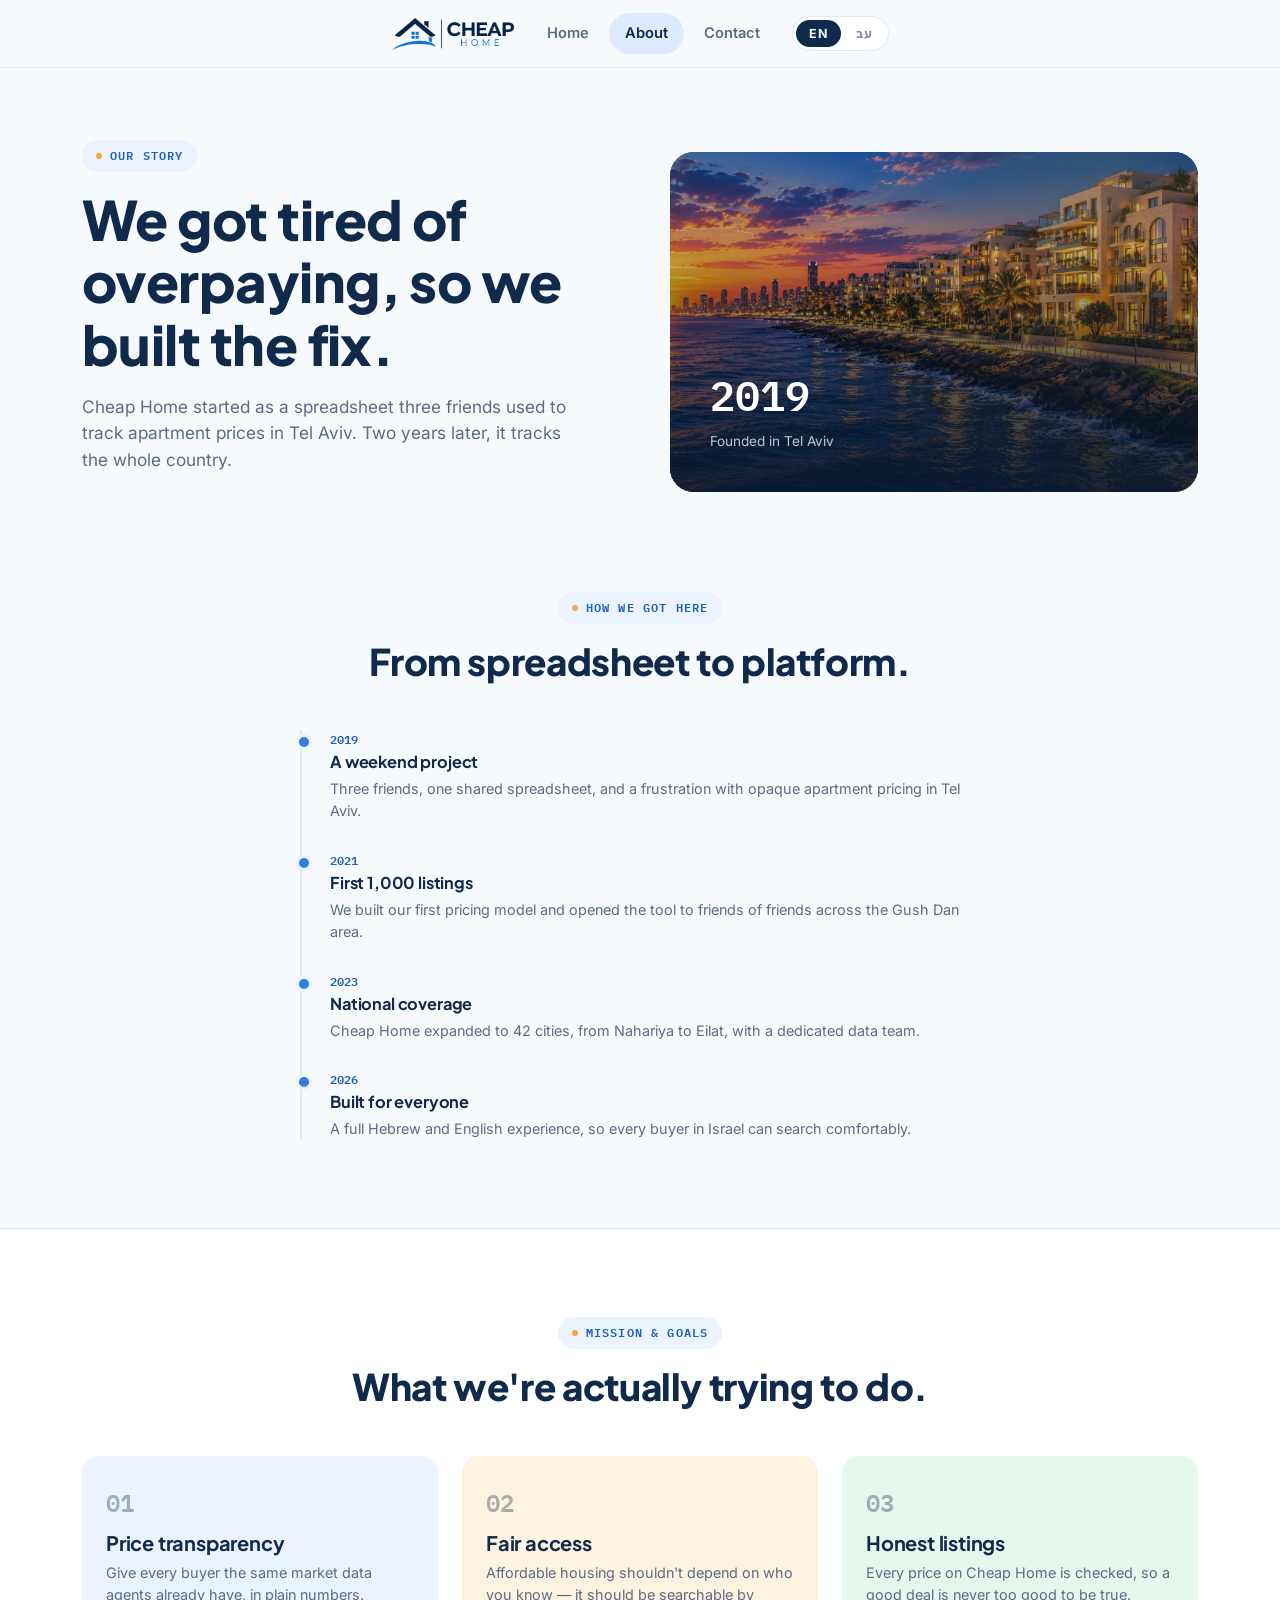
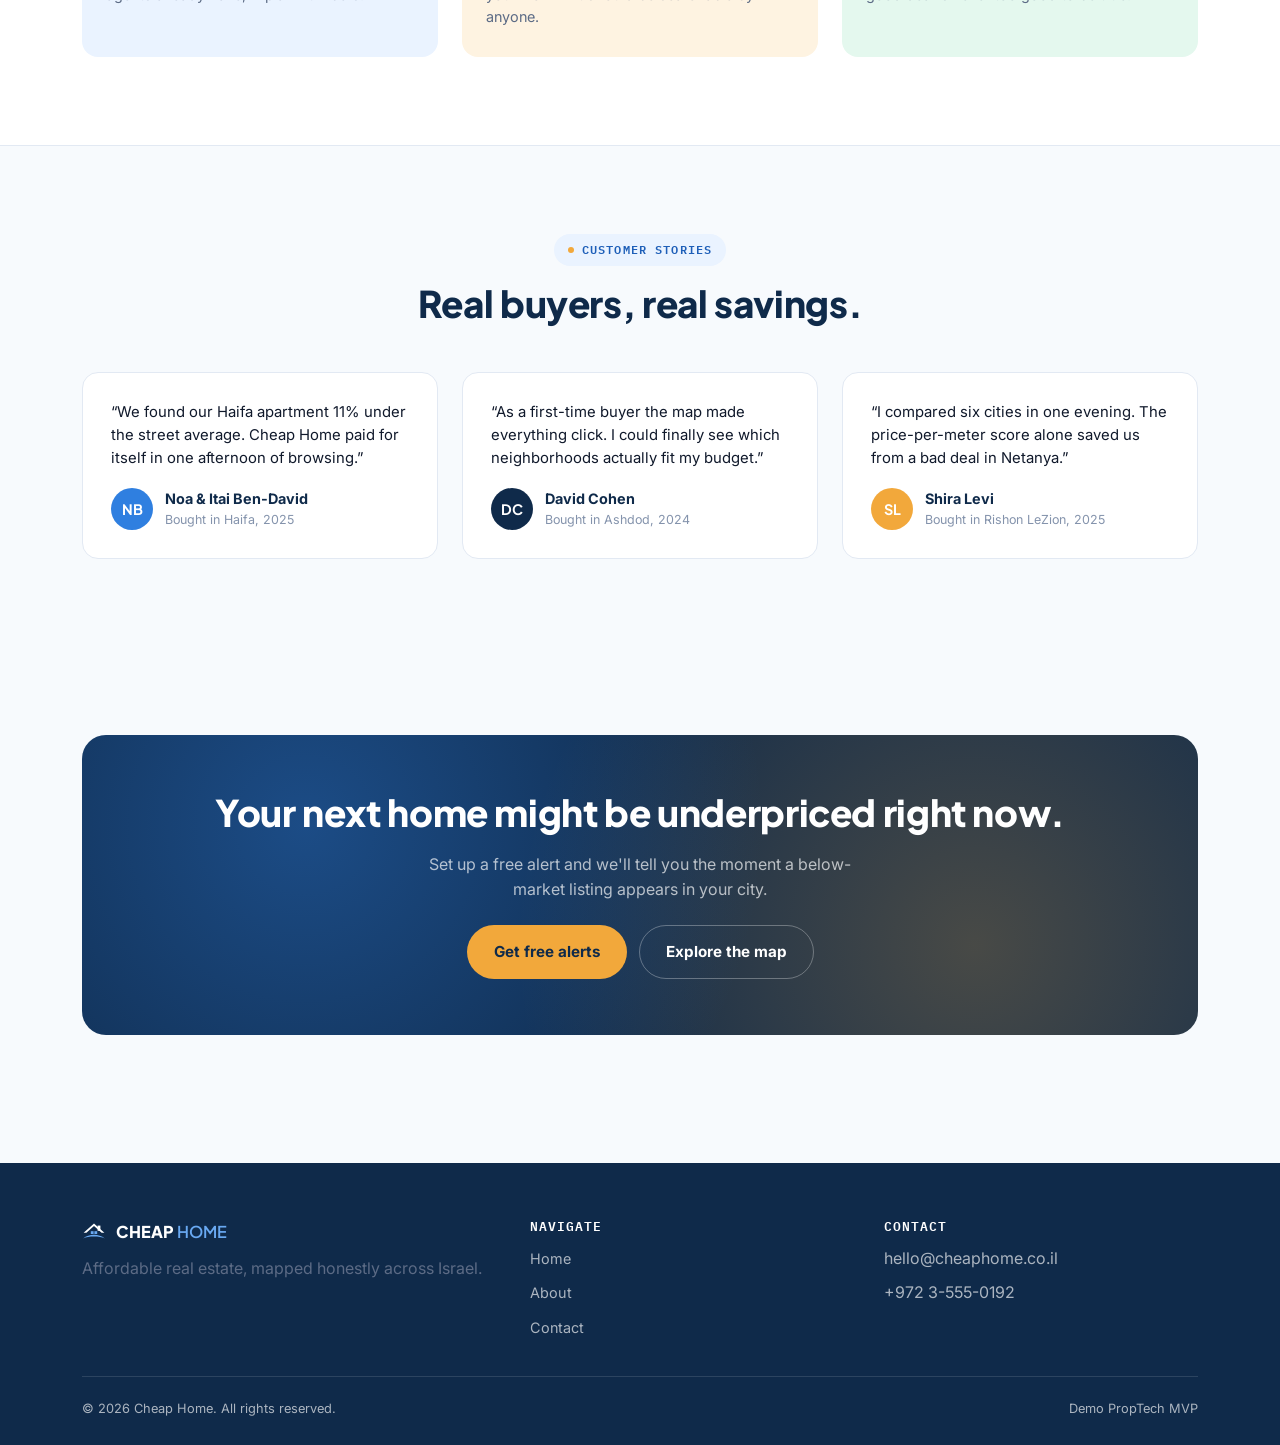
==== about.html @ 188e44d2 "Add files via upload" ====
<!DOCTYPE html>
<html lang="en" dir="ltr">
<head>
<meta charset="UTF-8">
<meta name="viewport" content="width=device-width, initial-scale=1.0">
<title>About — Cheap Home</title>
<meta name="description" content="The story, mission and customers behind Cheap Home, Israel's affordable real estate platform.">
<link rel="icon" href="assets/icon.svg" type="image/svg+xml">
<link rel="stylesheet" href="style.css">
</head>
<body>

<!-- ============ HEADER ============ -->
<header class="site-header">
  <div class="container nav-inner">
    <a href="index.html" class="brand">
      <img class="brand-logo" src="assets/logo-en.png" data-logo-en="assets/logo-en.png" data-logo-he="assets/logo-he.png" alt="Cheap Home">
    </a>

    <nav class="nav-links">
      <a href="index.html" data-page="index.html" data-i18n="nav.home">Home</a>
      <a href="about.html" data-page="about.html" data-i18n="nav.about">About</a>
      <a href="contact.html" data-page="contact.html" data-i18n="nav.contact">Contact</a>
    </nav>

    <div class="nav-actions">
      <div class="lang-switch">
        <button type="button" data-lang="en">EN</button>
        <button type="button" data-lang="he">עב</button>
      </div>
      <button class="nav-toggle" type="button" aria-label="Menu"><span></span></button>
    </div>
  </div>
</header>

<!-- ============ ABOUT HERO / STORY ============ -->
<section class="hero" style="padding-bottom:0;">
  <div class="container story-grid">
    <div class="reveal">
      <span class="eyebrow" data-i18n="about.hero.eyebrow">Our story</span>
      <h1 data-i18n="about.hero.title">We got tired of overpaying, so we built the fix.</h1>
      <p class="hero-lead" data-i18n="about.hero.lead">Cheap Home started as a spreadsheet three friends used to track apartment prices in Tel Aviv. Two years later, it tracks the whole country.</p>
    </div>
    <div class="story-figure reveal">
      <img class="story-photo" src="assets/shorelineCH.png" alt="Illustration of an Israeli shoreline with homes along the promenade">
      <div class="sf-stat">
        <div class="num" data-i18n="about.figure.num">2019</div>
        <div class="lbl" data-i18n="about.figure.lbl">Founded in Tel Aviv</div>
      </div>
    </div>
  </div>
</section>

<!-- ============ TIMELINE ============ -->
<section>
  <div class="container">
    <div class="section-head reveal">
      <span class="eyebrow" data-i18n="about.timeline.eyebrow">How we got here</span>
      <h2 data-i18n="about.timeline.title">From spreadsheet to platform.</h2>
    </div>
    <div class="timeline reveal" style="max-width:680px; margin-inline:auto;">
      <div class="timeline-item">
        <div class="ti-year" data-i18n="tl1.year">2019</div>
        <h3 data-i18n="tl1.title">A weekend project</h3>
        <p data-i18n="tl1.body">Three friends, one shared spreadsheet, and a frustration with opaque apartment pricing in Tel Aviv.</p>
      </div>
      <div class="timeline-item">
        <div class="ti-year" data-i18n="tl2.year">2021</div>
        <h3 data-i18n="tl2.title">First 1,000 listings</h3>
        <p data-i18n="tl2.body">We built our first pricing model and opened the tool to friends of friends across the Gush Dan area.</p>
      </div>
      <div class="timeline-item">
        <div class="ti-year" data-i18n="tl3.year">2023</div>
        <h3 data-i18n="tl3.title">National coverage</h3>
        <p data-i18n="tl3.body">Cheap Home expanded to 42 cities, from Nahariya to Eilat, with a dedicated data team.</p>
      </div>
      <div class="timeline-item">
        <div class="ti-year" data-i18n="tl4.year">2026</div>
        <h3 data-i18n="tl4.title">Built for everyone</h3>
        <p data-i18n="tl4.body">A full Hebrew and English experience, so every buyer in Israel can search comfortably.</p>
      </div>
    </div>
  </div>
</section>

<!-- ============ MISSION ============ -->
<section class="section-alt">
  <div class="container">
    <div class="section-head reveal">
      <span class="eyebrow" data-i18n="mission.eyebrow">Mission & goals</span>
      <h2 data-i18n="mission.title">What we're actually trying to do.</h2>
    </div>
    <div class="mission-grid">
      <div class="mission-card reveal">
        <div class="mi-num">01</div>
        <h3 data-i18n="m1.title">Price transparency</h3>
        <p data-i18n="m1.body">Give every buyer the same market data agents already have, in plain numbers.</p>
      </div>
      <div class="mission-card reveal">
        <div class="mi-num">02</div>
        <h3 data-i18n="m2.title">Fair access</h3>
        <p data-i18n="m2.body">Affordable housing shouldn't depend on who you know — it should be searchable by anyone.</p>
      </div>
      <div class="mission-card reveal">
        <div class="mi-num">03</div>
        <h3 data-i18n="m3.title">Honest listings</h3>
        <p data-i18n="m3.body">Every price on Cheap Home is checked, so a good deal is never too good to be true.</p>
      </div>
    </div>
  </div>
</section>

<!-- ============ TESTIMONIALS ============ -->
<section>
  <div class="container">
    <div class="section-head reveal">
      <span class="eyebrow" data-i18n="testi.eyebrow">Customer stories</span>
      <h2 data-i18n="testi.title">Real buyers, real savings.</h2>
    </div>
    <div class="testimonial-grid">
      <div class="testimonial-card reveal">
        <p class="t-quote" data-i18n="t1.quote">We found our Haifa apartment 11% under the street average. Cheap Home paid for itself in one afternoon of browsing.</p>
        <div class="t-person">
          <div class="t-avatar" data-initials="NB">NB</div>
          <div>
            <div class="t-name" data-i18n="t1.name">Noa & Itai Ben-David</div>
            <div class="t-role" data-i18n="t1.role">Bought in Haifa, 2025</div>
          </div>
        </div>
      </div>
      <div class="testimonial-card reveal">
        <p class="t-quote" data-i18n="t2.quote">As a first-time buyer the map made everything click. I could finally see which neighborhoods actually fit my budget.</p>
        <div class="t-person">
          <div class="t-avatar" data-initials="DC">DC</div>
          <div>
            <div class="t-name" data-i18n="t2.name">David Cohen</div>
            <div class="t-role" data-i18n="t2.role">Bought in Ashdod, 2024</div>
          </div>
        </div>
      </div>
      <div class="testimonial-card reveal">
        <p class="t-quote" data-i18n="t3.quote">I compared six cities in one evening. The price-per-meter score alone saved us from a bad deal in Netanya.</p>
        <div class="t-person">
          <div class="t-avatar" data-initials="SL">SL</div>
          <div>
            <div class="t-name" data-i18n="t3.name">Shira Levi</div>
            <div class="t-role" data-i18n="t3.role">Bought in Rishon LeZion, 2025</div>
          </div>
        </div>
      </div>
    </div>
  </div>
</section>

<!-- ============ CTA BAND ============ -->
<section>
  <div class="container">
    <div class="cta-band reveal">
      <h2 data-i18n="cta.title">Your next home might be underpriced right now.</h2>
      <p data-i18n="cta.lead">Set up a free alert and we'll tell you the moment a below-market listing appears in your city.</p>
      <div class="btn-row">
        <a href="contact.html" class="btn btn-gold" data-i18n="cta.primary">Get free alerts</a>
        <a href="index.html#map" class="btn btn-outline" style="border-color:rgba(255,255,255,.3); color:#fff;" data-i18n="hero.cta.primary">Explore the map</a>
      </div>
    </div>
  </div>
</section>

<!-- ============ FOOTER ============ -->
<footer class="site-footer">
  <div class="container">
    <div class="footer-grid">
      <div>
        <div class="footer-brand"><img src="assets/icon-white.svg" alt=""><span><span data-i18n="brand.word1">CHEAP</span> <span class="word-2" data-i18n="brand.word2">HOME</span></span></div>
        <p data-i18n="footer.tagline">Affordable real estate, mapped honestly across Israel.</p>
      </div>
      <div class="footer-col">
        <h4 data-i18n="footer.nav">Navigate</h4>
        <ul>
          <li><a href="index.html" data-i18n="nav.home">Home</a></li>
          <li><a href="about.html" data-i18n="nav.about">About</a></li>
          <li><a href="contact.html" data-i18n="nav.contact">Contact</a></li>
        </ul>
      </div>
      <div class="footer-col">
        <h4 data-i18n="footer.contact">Contact</h4>
        <ul>
          <li>hello@cheaphome.co.il</li>
          <li>+972 3-555-0192</li>
        </ul>
      </div>
    </div>
    <div class="footer-bottom">
      <span data-i18n="footer.rights">© 2026 Cheap Home. All rights reserved.</span>
      <span data-i18n="footer.demo">Demo PropTech MVP</span>
    </div>
  </div>
</footer>

<script src="scripts.js"></script>
</body>
</html>
---- style.css ----
/* =========================================================
   Cheap Home — PropTech MVP
   Design tokens
   Written mobile-first: unprefixed rules are the mobile
   baseline; min-width media queries progressively enhance
   layout for larger viewports.
========================================================= */
@import url('https://fonts.googleapis.com/css2?family=Plus+Jakarta+Sans:wght@500;600;700;800&family=Inter:wght@400;500;600;700&family=Rubik:wght@400;500;600;700;800&family=IBM+Plex+Mono:wght@500;600&display=swap');

:root{
  /* Color */
  --navy: #0F2A4A;
  --navy-ink: #10192B;
  --blue: #2F7FE0;
  --blue-dark: #1E5FB8;
  --blue-tint: #EAF3FF;
  --blue-tint-2: #DCEBFF;
  --gold: #F2A83B;
  --gold-tint: #FEF3E1;
  --mint: #1FAE6B;
  --mint-tint: #E4F8EE;
  --paper: #F7FAFD;
  --white: #FFFFFF;
  --line: #E2E9F3;
  --muted: #5C6B85;
  --muted-2: #8493AC;

  /* Type */
  --font-display: 'Plus Jakarta Sans', 'Rubik', sans-serif;
  --font-body: 'Inter', 'Rubik', sans-serif;
  --font-heb: 'Rubik', sans-serif;
  --font-mono: 'IBM Plex Mono', monospace;

  /* Layout */
  --radius-sm: 10px;
  --radius-md: 16px;
  --radius-lg: 24px;
  --shadow-sm: 0 2px 8px rgba(15,42,74,0.06);
  --shadow-md: 0 12px 32px rgba(15,42,74,0.10);
  --shadow-lg: 0 24px 60px rgba(15,42,74,0.16);
  --container: 1180px;
  --nav-h: 68px;
}

*{ box-sizing: border-box; }
html{ scroll-behavior: smooth; }
body{
  margin: 0;
  background: var(--paper);
  color: var(--navy-ink);
  font-family: var(--font-body);
  font-size: 15.5px;
  line-height: 1.55;
  -webkit-font-smoothing: antialiased;
}
@media (min-width: 720px){
  body{ font-size: 16px; }
}

h1,h2,h3,h4{
  font-family: var(--font-display);
  color: var(--navy);
  margin: 0 0 .5em;
  line-height: 1.15;
  letter-spacing: -0.01em;
}
h1{ font-size: clamp(2rem, 7vw, 3.4rem); font-weight: 800; }
h2{ font-size: clamp(1.55rem, 5vw, 2.3rem); font-weight: 800; }
h3{ font-size: 1.15rem; font-weight: 700; }
@media (min-width: 720px){ h3{ font-size: 1.25rem; } }
p{ margin: 0 0 1em; color: var(--muted); }
a{ color: inherit; text-decoration: none; }
img{ max-width: 100%; display: block; }
ul{ margin:0; padding:0; list-style:none; }
button{ font-family: inherit; }

.container{
  max-width: var(--container);
  margin: 0 auto;
  padding: 0 20px;
}
@media (min-width: 720px){
  .container{ padding: 0 32px; }
}

.eyebrow{
  display: inline-flex;
  align-items: center;
  gap: 8px;
  font-family: var(--font-mono);
  font-size: .72rem;
  font-weight: 600;
  letter-spacing: .1em;
  text-transform: uppercase;
  color: var(--blue-dark);
  background: var(--blue-tint);
  padding: 7px 14px;
  border-radius: 100px;
  margin-bottom: 16px;
}
.eyebrow::before{
  content: '';
  width: 6px; height: 6px;
  border-radius: 50%;
  background: var(--gold);
  flex-shrink: 0;
}

/* RTL / Hebrew */
[dir="rtl"] body,
[dir="rtl"] h1, [dir="rtl"] h2, [dir="rtl"] h3, [dir="rtl"] h4{
  font-family: var(--font-heb);
}
[dir="rtl"] .eyebrow{ font-family: var(--font-heb); letter-spacing: 0; }
[dir="rtl"] .price, [dir="rtl"] .stat-num{ direction: ltr; unicode-bidi: isolate; }

/* =========================================================
   Buttons
========================================================= */
.btn{
  display: inline-flex;
  align-items: center;
  justify-content: center;
  gap: 8px;
  padding: 13px 22px;
  border-radius: 100px;
  font-weight: 700;
  font-size: .92rem;
  border: 1px solid transparent;
  cursor: pointer;
  transition: transform .15s ease, box-shadow .15s ease, background .15s ease, color .15s ease;
  white-space: nowrap;
}
@media (min-width: 720px){
  .btn{ padding: 14px 26px; font-size: .95rem; }
}
.btn:active{ transform: scale(.97); }
.btn-primary{
  background: var(--navy);
  color: var(--white);
  box-shadow: var(--shadow-sm);
}
.btn-primary:hover{ background: var(--blue-dark); box-shadow: var(--shadow-md); }
.btn-gold{
  background: var(--gold);
  color: var(--navy);
}
.btn-gold:hover{ box-shadow: var(--shadow-md); transform: translateY(-1px); }
.btn-outline{
  background: transparent;
  border-color: var(--line);
  color: var(--navy);
}
.btn-outline:hover{ border-color: var(--blue); color: var(--blue-dark); }
.btn-block{ width: 100%; }

/* =========================================================
   Navigation (mobile: hamburger + slide-down panel)
========================================================= */
.site-header{
  position: sticky;
  top: 0;
  z-index: 100;
  height: var(--nav-h);
  display: flex;
  align-items: center;
  background: rgba(247,250,253,0.9);
  backdrop-filter: blur(14px) saturate(140%);
  -webkit-backdrop-filter: blur(14px) saturate(140%);
  border-bottom: 1px solid var(--line);
}
.nav-inner{
  display: flex;
  align-items: center;
  justify-content: space-between;
  gap: 16px;
}

.brand{ display: flex; align-items: center; }
.brand .brand-logo{ height: 28px; width: auto; display: block; }
@media (min-width: 720px){
  .brand .brand-logo{ height: 34px; }
}

.nav-links{
  display: flex;
  flex-direction: column;
  align-items: stretch;
  gap: 2px;
  position: fixed;
  top: var(--nav-h);
  inset-inline: 0;
  background: var(--white);
  padding: 10px 16px 16px;
  border-bottom: 1px solid var(--line);
  box-shadow: var(--shadow-md);
  transform: translateY(-8px);
  opacity: 0;
  pointer-events: none;
  transition: opacity .18s ease, transform .18s ease;
  z-index: 90;
}
.nav-links.open{ opacity: 1; transform: translateY(0); pointer-events: auto; }
.nav-links a{
  padding: 12px 14px;
  border-radius: 12px;
  font-weight: 600;
  font-size: .95rem;
  color: var(--muted);
  transition: background .15s ease, color .15s ease;
}
.nav-links a:hover{ color: var(--navy); background: var(--blue-tint); }
.nav-links a.active{ color: var(--navy); background: var(--blue-tint-2); }

@media (min-width: 720px){
  .nav-links{
    position: static;
    flex-direction: row;
    align-items: center;
    gap: 4px;
    background: transparent;
    padding: 0;
    border-bottom: 0;
    box-shadow: none;
    transform: none;
    opacity: 1;
    pointer-events: auto;
  }
  .nav-links a{ padding: 9px 16px; border-radius: 100px; font-size: .92rem; }
}

.nav-actions{ display: flex; align-items: center; gap: 8px; }
@media (min-width: 720px){ .nav-actions{ gap: 10px; } }

.lang-switch{
  display: flex;
  align-items: center;
  background: var(--white);
  border: 1px solid var(--line);
  border-radius: 100px;
  padding: 3px;
  gap: 2px;
}
.lang-switch button{
  border: none;
  background: transparent;
  padding: 6px 11px;
  border-radius: 100px;
  font-weight: 700;
  font-size: .74rem;
  letter-spacing: .04em;
  color: var(--muted-2);
  cursor: pointer;
  transition: background .15s ease, color .15s ease;
}
@media (min-width: 720px){
  .lang-switch button{ padding: 6px 13px; font-size: .78rem; }
}
.lang-switch button.active{
  background: var(--navy);
  color: var(--white);
}

.nav-toggle{
  display: flex;
  width: 38px; height: 38px;
  border-radius: 10px;
  border: 1px solid var(--line);
  background: var(--white);
  align-items: center;
  justify-content: center;
  cursor: pointer;
  flex-shrink: 0;
}
@media (min-width: 720px){
  .nav-toggle{ display: none; }
}
.nav-toggle span, .nav-toggle span::before, .nav-toggle span::after{
  content: '';
  display: block;
  width: 17px; height: 2px;
  background: var(--navy);
  position: relative;
  transition: all .2s ease;
}
.nav-toggle span::before{ position: absolute; top: -6px; }
.nav-toggle span::after{ position: absolute; top: 6px; }

/* =========================================================
   Hero
========================================================= */
.hero{
  padding: 36px 0 24px;
  overflow: hidden;
}
@media (min-width: 720px){
  .hero{ padding: 60px 0 32px; }
}
@media (min-width: 980px){
  .hero{ padding: 72px 0 40px; }
}

.hero-grid{
  display: grid;
  grid-template-columns: 1fr;
  gap: 40px;
  align-items: center;
}
@media (min-width: 980px){
  .hero-grid{ grid-template-columns: 1.05fr .95fr; gap: 56px; }
}

.hero h1{ margin-bottom: 18px; }
.hero h1 .hl{ color: var(--blue); }
.hero-lead{ font-size: 1.02rem; max-width: 46ch; margin-bottom: 24px; }
@media (min-width: 720px){ .hero-lead{ font-size: 1.08rem; margin-bottom: 30px; } }
.hero-cta{ display: flex; gap: 12px; flex-wrap: wrap; margin-bottom: 32px; }
@media (min-width: 720px){ .hero-cta{ gap: 14px; margin-bottom: 40px; } }

.hero-stats{
  display: grid;
  grid-template-columns: repeat(3, minmax(0,1fr));
  gap: 14px;
  max-width: 420px;
}
@media (min-width: 560px){ .hero-stats{ gap: 24px; } }
@media (min-width: 980px){ .hero-stats{ gap: 34px; max-width: none; } }
.stat-num{
  font-family: var(--font-mono);
  font-size: clamp(1.05rem, 4.4vw, 1.5rem);
  font-weight: 600;
  color: var(--navy);
}
.stat-label{
  font-size: .74rem;
  color: var(--muted-2);
  margin-top: 2px;
}
@media (min-width: 720px){ .stat-label{ font-size: .8rem; } }

/* ---------------------------------------------------------
   Deal ticker stack — hero visual
   Mobile: simple animated vertical stack (no overlap risk).
   >=640px: playful overlapping "ticker" arrangement.
--------------------------------------------------------- */
.ticker-stack{
  position: relative;
  display: flex;
  flex-direction: column;
  gap: 14px;
}
.deal-card{
  position: static;
  width: 100%;
  background: var(--white);
  border: 1px solid var(--line);
  border-radius: var(--radius-md);
  box-shadow: var(--shadow-md);
  padding: 16px 18px;
  transform: none;
  --rot: 0deg;
  opacity: 0;
  animation:
    cardIn .7s cubic-bezier(.22,1,.36,1) both,
    cardFloat 5s ease-in-out infinite;
  animation-delay: var(--card-delay, 0s), calc(var(--card-delay, 0s) + .7s);
  will-change: transform, opacity;
}
.deal-card.dc-1{ --card-delay: .05s; }
.deal-card.dc-2{ --card-delay: .2s; }
.deal-card.dc-3{ --card-delay: .35s; }
.deal-card:hover{
  animation-play-state: paused;
  transform: translateY(-4px) rotate(var(--rot));
  box-shadow: var(--shadow-lg);
  transition: transform .2s ease, box-shadow .2s ease;
}

@keyframes cardIn{
  0%{ opacity: 0; transform: translateY(22px) scale(.95) rotate(var(--rot)); }
  100%{ opacity: 1; transform: translateY(0) scale(1) rotate(var(--rot)); }
}
@keyframes cardFloat{
  0%, 100%{ transform: translateY(0) rotate(var(--rot)); }
  50%{ transform: translateY(-7px) rotate(var(--rot)); }
}

@media (min-width: 640px){
  .ticker-stack{ display: block; height: 400px; }
  .deal-card{
    position: absolute;
    width: 290px;
  }
  .deal-card.dc-1{ top: 4px; left: 6px; --rot: -4deg; z-index: 1; }
  .deal-card.dc-2{ top: 112px; left: 122px; --rot: 3deg; z-index: 2; }
  .deal-card.dc-3{ top: 236px; left: 26px; --rot: -2deg; z-index: 3; }
  [dir="rtl"] .deal-card.dc-1{ left: auto; right: 6px; }
  [dir="rtl"] .deal-card.dc-2{ left: auto; right: 122px; }
  [dir="rtl"] .deal-card.dc-3{ left: auto; right: 26px; }
}
@media (min-width: 980px){
  .ticker-stack{ height: 420px; }
  .deal-card{ width: 300px; }
  .deal-card.dc-1{ top: 6px; left: 10px; }
  .deal-card.dc-2{ top: 118px; left: 130px; }
  .deal-card.dc-3{ top: 250px; left: 30px; }
  [dir="rtl"] .deal-card.dc-1{ left: auto; right: 10px; }
  [dir="rtl"] .deal-card.dc-2{ left: auto; right: 130px; }
  [dir="rtl"] .deal-card.dc-3{ left: auto; right: 30px; }
}

@media (prefers-reduced-motion: reduce){
  .deal-card{ animation: none; opacity: 1; transform: none; }
}

.deal-card .dc-top{ display:flex; align-items:center; justify-content:space-between; gap: 10px; margin-bottom: 10px; }
.deal-card .dc-badge{
  font-family: var(--font-mono);
  font-size: .66rem;
  font-weight: 600;
  padding: 3px 9px;
  border-radius: 100px;
  background: var(--mint-tint);
  color: var(--mint);
  white-space: nowrap;
}
.deal-card .dc-loc{ font-size: .76rem; color: var(--muted-2); font-weight: 600; }
.deal-card .dc-price{
  font-family: var(--font-mono);
  font-size: 1.25rem;
  font-weight: 600;
  color: var(--navy);
}
@media (min-width: 720px){ .deal-card .dc-price{ font-size: 1.35rem; } }
.deal-card .dc-meta{ font-size: .8rem; color: var(--muted); margin-top: 2px; }

/* =========================================================
   Section framing
========================================================= */
section{ padding: 52px 0; }
@media (min-width: 720px){ section{ padding: 72px 0; } }
@media (min-width: 980px){ section{ padding: 88px 0; } }

.section-head{
  max-width: 640px;
  margin: 0 auto 34px;
  text-align: center;
}
@media (min-width: 720px){ .section-head{ margin-bottom: 48px; } }
.section-head p{ margin: 0 auto; }
.section-alt{ background: var(--white); border-top: 1px solid var(--line); border-bottom: 1px solid var(--line); }

/* =========================================================
   Feature cards
========================================================= */
.feature-grid{
  display: grid;
  grid-template-columns: 1fr;
  gap: 16px;
}
@media (min-width: 640px){ .feature-grid{ grid-template-columns: 1fr 1fr; gap: 20px; } }
@media (min-width: 980px){ .feature-grid{ grid-template-columns: repeat(3, 1fr); gap: 24px; } }

.feature-card{
  background: var(--white);
  border: 1px solid var(--line);
  border-radius: var(--radius-md);
  padding: 24px 22px;
  transition: transform .18s ease, box-shadow .18s ease, border-color .18s ease;
}
@media (min-width: 720px){ .feature-card{ padding: 30px 26px; } }
.feature-card:hover{ transform: translateY(-4px); box-shadow: var(--shadow-md); border-color: transparent; }
.feature-icon{
  width: 46px; height: 46px;
  border-radius: 14px;
  background: var(--blue-tint);
  display: flex; align-items: center; justify-content: center;
  margin-bottom: 16px;
  font-size: 20px;
}
@media (min-width: 720px){ .feature-icon{ width: 50px; height: 50px; margin-bottom: 18px; font-size: 22px; } }
.feature-card h3{ margin-bottom: 8px; }
.feature-card p{ margin: 0; font-size: .92rem; }

/* =========================================================
   Map section
========================================================= */
.map-section-inner{
  display: grid;
  grid-template-columns: 1fr;
  gap: 20px;
  align-items: stretch;
}
@media (min-width: 980px){
  .map-section-inner{ grid-template-columns: .8fr 1.2fr; gap: 40px; }
}

.map-panel{
  background: var(--navy);
  border-radius: var(--radius-lg);
  position: relative;
  overflow: hidden;
  min-height: 320px;
  box-shadow: var(--shadow-md);
}
@media (min-width: 560px){ .map-panel{ min-height: 400px; } }
@media (min-width: 980px){ .map-panel{ min-height: 560px; } }

.map-panel .map-label{
  position: absolute;
  top: 14px;
  inset-inline-start: 14px;
  z-index: 1000;
  font-family: var(--font-mono);
  font-size: .68rem;
  letter-spacing: .08em;
  text-transform: uppercase;
  color: var(--navy);
  background: rgba(255,255,255,.92);
  padding: 6px 12px;
  border-radius: 100px;
  box-shadow: var(--shadow-sm);
  pointer-events: none;
}
@media (min-width: 720px){
  .map-panel .map-label{ top: 18px; inset-inline-start: 18px; font-size: .72rem; letter-spacing: .1em; padding: 7px 13px; }
}

#israel-map{
  height: 100%;
  min-height: 320px;
  width: 100%;
  background: var(--navy);
  font-family: var(--font-body);
}
@media (min-width: 560px){ #israel-map{ min-height: 400px; } }
@media (min-width: 980px){ #israel-map{ min-height: 560px; } }
[dir="rtl"] #israel-map{ font-family: var(--font-heb); }

/* Custom divIcon pin */
.ch-pin{ position: relative; width: 26px; height: 26px; }
.ch-pin .pulse{
  position: absolute;
  top: 50%; left: 50%;
  width: 26px; height: 26px;
  margin: -13px 0 0 -13px;
  border-radius: 50%;
  border: 1.6px solid var(--gold);
  opacity: .6;
  animation: pin-pulse 2.6s ease-out infinite;
}
.ch-pin .dot{
  position: absolute;
  top: 50%; left: 50%;
  width: 12px; height: 12px;
  margin: -6px 0 0 -6px;
  border-radius: 50%;
  background: var(--gold);
  border: 2px solid var(--navy);
  box-shadow: 0 0 0 2px rgba(255,255,255,.35);
  transition: background .15s ease, transform .15s ease;
}
.ch-pin.active .dot{ background: var(--white); transform: scale(1.15); }
.ch-pin.active .pulse{ border-color: var(--white); }
@keyframes pin-pulse{
  0%{ transform: scale(.6); opacity: .65; }
  100%{ transform: scale(1.9); opacity: 0; }
}
@media (prefers-reduced-motion: reduce){
  .ch-pin .pulse{ animation: none; opacity: .3; }
}

/* Leaflet popup theming */
.leaflet-popup-content-wrapper{
  border-radius: var(--radius-sm);
  box-shadow: var(--shadow-md);
  padding: 2px;
}
.leaflet-popup-content{ margin: 12px 14px; }
.leaflet-popup-tip{ box-shadow: var(--shadow-sm); }
.map-popup .mp-city{
  font-family: var(--font-display);
  font-weight: 800;
  color: var(--navy);
  font-size: .96rem;
  margin-bottom: 2px;
}
[dir="rtl"] .map-popup .mp-city{ font-family: var(--font-heb); }
.map-popup .mp-type{ font-size: .76rem; color: var(--muted-2); font-weight: 600; margin-bottom: 8px; }
.map-popup .mp-row{ display: flex; justify-content: space-between; gap: 16px; font-size: .82rem; color: var(--muted); padding: 3px 0; }
.map-popup .mp-row b{ color: var(--navy); font-family: var(--font-mono); font-weight: 600; }
.leaflet-control-attribution{ font-size: 10px; }

.map-info{
  display: flex;
  flex-direction: column;
}
.property-card{
  background: var(--white);
  border: 1px solid var(--line);
  border-radius: var(--radius-lg);
  padding: 22px;
  box-shadow: var(--shadow-sm);
  flex: 1;
  display: flex;
  flex-direction: column;
}
@media (min-width: 720px){ .property-card{ padding: 32px; } }

.property-card .pc-empty{
  margin: auto;
  text-align: center;
  color: var(--muted-2);
  max-width: 280px;
  padding: 20px 0;
}
.property-card .pc-empty .pc-empty-ico{ font-size: 28px; margin-bottom: 10px; }

.property-card .pc-head{
  display: flex;
  align-items: flex-start;
  justify-content: space-between;
  gap: 14px;
  margin-bottom: 18px;
  padding-bottom: 18px;
  border-bottom: 1px solid var(--line);
  flex-wrap: wrap;
}
@media (min-width: 720px){ .property-card .pc-head{ margin-bottom: 22px; padding-bottom: 22px; } }
.property-card .pc-city{ font-size: 1.15rem; font-weight: 800; color: var(--navy); font-family: var(--font-display); }
@media (min-width: 720px){ .property-card .pc-city{ font-size: 1.35rem; } }
[dir="rtl"] .property-card .pc-city{ font-family: var(--font-heb); }
.property-card .pc-type{ font-size: .82rem; color: var(--muted-2); font-weight: 600; margin-top: 3px;}
.property-card .pc-price{
  font-family: var(--font-mono);
  font-size: 1.35rem;
  font-weight: 600;
  color: var(--navy);
  white-space: nowrap;
}
@media (min-width: 720px){ .property-card .pc-price{ font-size: 1.6rem; } }
.property-card .pc-badge{
  display: inline-block;
  margin-top: 6px;
  font-size: .7rem;
  font-weight: 700;
  padding: 3px 10px;
  border-radius: 100px;
  background: var(--mint-tint);
  color: var(--mint);
}
.pc-grid{
  display: grid;
  grid-template-columns: repeat(2, minmax(0,1fr));
  gap: 12px;
  margin-bottom: 18px;
}
@media (min-width: 560px){ .pc-grid{ grid-template-columns: repeat(3, minmax(0,1fr)); gap: 16px; margin-bottom: 22px; } }
.pc-stat{
  background: var(--paper);
  border-radius: var(--radius-sm);
  padding: 12px;
}
@media (min-width: 720px){ .pc-stat{ padding: 14px; } }
.pc-stat .pc-stat-val{ font-family: var(--font-mono); font-weight: 600; font-size: 1.02rem; color: var(--navy); }
@media (min-width: 720px){ .pc-stat .pc-stat-val{ font-size: 1.1rem; } }
.pc-stat .pc-stat-label{ font-size: .72rem; color: var(--muted-2); margin-top: 3px; }
.property-card .pc-desc{ font-size: .9rem; margin-bottom: 18px; }
.property-card .pc-foot{ margin-top: auto; display: flex; gap: 10px; flex-wrap: wrap; }
.property-card .pc-foot .btn{ flex: 1 1 140px; }

.map-hint{ font-size: .78rem; color: var(--muted-2); margin-top: 14px; text-align: center; }

/* =========================================================
   Testimonials
========================================================= */
.testimonial-grid{
  display: grid;
  grid-template-columns: 1fr;
  gap: 16px;
}
@media (min-width: 980px){ .testimonial-grid{ grid-template-columns: repeat(3, 1fr); gap: 24px; } }

.testimonial-card{
  background: var(--white);
  border: 1px solid var(--line);
  border-radius: var(--radius-md);
  padding: 22px;
}
@media (min-width: 720px){ .testimonial-card{ padding: 28px; } }
.t-quote{ font-size: .93rem; color: var(--navy-ink); margin-bottom: 18px; }
.t-quote::before{ content: '\201C'; }
.t-quote::after{ content: '\201D'; }
.t-person{ display: flex; align-items: center; gap: 12px; }
.t-avatar{
  width: 42px; height: 42px;
  border-radius: 50%;
  display: flex; align-items: center; justify-content: center;
  font-weight: 700;
  font-family: var(--font-display);
  color: var(--white);
  font-size: .9rem;
  flex-shrink: 0;
}
.t-name{ font-weight: 700; font-size: .9rem; color: var(--navy); }
.t-role{ font-size: .78rem; color: var(--muted-2); }

/* =========================================================
   Story / About page
========================================================= */
.story-grid{
  display: grid;
  grid-template-columns: 1fr;
  gap: 32px;
  align-items: center;
}
@media (min-width: 980px){ .story-grid{ grid-template-columns: 1fr 1fr; gap: 60px; } }

.story-figure{
  background: var(--navy);
  border-radius: var(--radius-lg);
  padding: 26px;
  position: relative;
  overflow: hidden;
  min-height: 240px;
  display: flex;
  align-items: flex-end;
  isolation: isolate;
}
@media (min-width: 560px){ .story-figure{ min-height: 300px; padding: 34px; } }
@media (min-width: 980px){ .story-figure{ min-height: 340px; padding: 40px; } }

.story-figure .story-photo{
  position: absolute;
  inset: 0;
  width: 100%;
  height: 100%;
  object-fit: cover;
  z-index: 0;
}
.story-figure::before{
  content: '';
  position: absolute; inset: 0;
  z-index: 1;
  background-image:
    linear-gradient(to top, rgba(10,26,48,.92) 0%, rgba(10,26,48,.55) 42%, rgba(10,26,48,.25) 68%, rgba(15,42,74,.35) 100%),
    radial-gradient(circle at 82% 12%, rgba(242,168,59,.30), transparent 45%);
}
.story-figure .sf-stat{
  position: relative;
  z-index: 2;
  color: var(--white);
}
.story-figure .sf-stat .num{ font-family: var(--font-mono); font-size: 2.1rem; font-weight: 600; }
@media (min-width: 720px){ .story-figure .sf-stat .num{ font-size: 2.6rem; } }
.story-figure .sf-stat .lbl{ font-size: .82rem; color: rgba(255,255,255,.75); margin-top: 4px; }
@media (min-width: 720px){ .story-figure .sf-stat .lbl{ font-size: .85rem; } }

.timeline{
  border-inline-start: 2px solid var(--line);
  padding-inline-start: 22px;
  display: flex;
  flex-direction: column;
  gap: 24px;
  margin-top: 32px;
}
@media (min-width: 720px){ .timeline{ padding-inline-start: 28px; gap: 28px; margin-top: 40px; } }
.timeline-item{ position: relative; }
.timeline-item::before{
  content: '';
  position: absolute;
  inset-inline-start: -28px;
  top: 4px;
  width: 10px; height: 10px;
  border-radius: 50%;
  background: var(--blue);
  border: 3px solid var(--blue-tint);
}
@media (min-width: 720px){ .timeline-item::before{ inset-inline-start: -34px; } }
.timeline-item .ti-year{ font-family: var(--font-mono); font-size: .78rem; color: var(--blue-dark); font-weight: 600; }
.timeline-item h3{ margin: 4px 0 6px; font-size: 1.02rem; }
.timeline-item p{ margin: 0; font-size: .9rem; }

.mission-grid{
  display: grid;
  grid-template-columns: 1fr;
  gap: 16px;
  margin-top: 16px;
}
@media (min-width: 640px){ .mission-grid{ grid-template-columns: 1fr 1fr; gap: 20px; } }
@media (min-width: 980px){ .mission-grid{ grid-template-columns: repeat(3, 1fr); gap: 24px; margin-top: 20px; } }
.mission-card{
  border-radius: var(--radius-md);
  padding: 24px 22px;
  background: var(--blue-tint);
}
@media (min-width: 720px){ .mission-card{ padding: 28px 24px; } }
.mission-card:nth-child(2){ background: var(--gold-tint); }
.mission-card:nth-child(3){ background: var(--mint-tint); }
.mission-card .mi-num{ font-family: var(--font-mono); font-weight: 600; color: var(--navy); opacity: .35; font-size: 1.5rem; }
.mission-card h3{ margin: 10px 0 8px; }
.mission-card p{ margin: 0; font-size: .9rem; }

/* =========================================================
   Contact page
========================================================= */
.team-grid{
  display: grid;
  grid-template-columns: 1fr;
  gap: 16px;
}
@media (min-width: 560px){ .team-grid{ grid-template-columns: 1fr 1fr; gap: 18px; } }
@media (min-width: 980px){ .team-grid{ grid-template-columns: repeat(4, 1fr); gap: 22px; } }

.team-card{
  background: var(--white);
  border: 1px solid var(--line);
  border-radius: var(--radius-md);
  padding: 24px 20px;
  text-align: center;
  transition: transform .18s ease, box-shadow .18s ease;
}
@media (min-width: 720px){ .team-card{ padding: 26px 22px; } }
.team-card:hover{ transform: translateY(-4px); box-shadow: var(--shadow-md); }
.team-avatar{
  width: 70px; height: 70px;
  border-radius: 50%;
  margin: 0 auto 14px;
  display: flex; align-items: center; justify-content: center;
  font-family: var(--font-display);
  font-weight: 700;
  font-size: 1.2rem;
  color: var(--white);
}
@media (min-width: 720px){ .team-avatar{ width: 76px; height: 76px; margin-bottom: 16px; font-size: 1.3rem; } }
.team-card h3{ margin-bottom: 2px; }
.team-role{ font-size: .8rem; color: var(--blue-dark); font-weight: 600; margin-bottom: 14px; }
.team-contact{ font-size: .82rem; color: var(--muted); display: flex; flex-direction: column; gap: 6px; }
.team-contact a{ color: var(--muted); transition: color .15s ease; }
.team-contact a:hover{ color: var(--blue-dark); }

.contact-panel{
  display: grid;
  grid-template-columns: 1fr;
  gap: 30px;
  background: var(--navy);
  border-radius: var(--radius-lg);
  padding: 26px;
  color: var(--white);
  overflow: hidden;
  position: relative;
}
@media (min-width: 560px){ .contact-panel{ padding: 34px; } }
@media (min-width: 980px){ .contact-panel{ grid-template-columns: 1fr 1fr; gap: 40px; padding: 48px; } }
.contact-panel::before{
  content: '';
  position: absolute; inset: 0;
  background-image: radial-gradient(circle at 85% 15%, rgba(47,127,224,.35), transparent 55%);
}
.contact-panel > *{ position: relative; }
.contact-panel h2{ color: var(--white); }
.contact-panel p{ color: rgba(255,255,255,.68); }
.contact-list{ display: flex; flex-direction: column; gap: 16px; margin-top: 22px; }
@media (min-width: 720px){ .contact-list{ gap: 18px; margin-top: 26px; } }
.contact-list .ci-label{ font-size: .7rem; text-transform: uppercase; letter-spacing: .08em; color: rgba(255,255,255,.5); font-family: var(--font-mono); }
.contact-list .ci-value{ font-size: .98rem; font-weight: 600; margin-top: 3px; }
@media (min-width: 720px){ .contact-list .ci-value{ font-size: 1.02rem; } }

.form-card{
  background: var(--white);
  border-radius: var(--radius-md);
  padding: 22px;
  color: var(--navy-ink);
}
@media (min-width: 720px){ .form-card{ padding: 30px; } }
.form-row{ margin-bottom: 14px; }
@media (min-width: 720px){ .form-row{ margin-bottom: 16px; } }
.form-row label{ display: block; font-size: .82rem; font-weight: 600; color: var(--navy); margin-bottom: 6px; }
.form-row input, .form-row textarea{
  width: 100%;
  padding: 12px 14px;
  border-radius: var(--radius-sm);
  border: 1px solid var(--line);
  font-family: inherit;
  font-size: .92rem;
  background: var(--paper);
  color: var(--navy-ink);
  resize: vertical;
}
[dir="rtl"] .form-row input, [dir="rtl"] .form-row textarea{ font-family: var(--font-heb); }
.form-row input:focus, .form-row textarea:focus{
  outline: none;
  border-color: var(--blue);
  background: var(--white);
}
.form-note{ font-size: .76rem; color: var(--muted-2); margin-top: 12px; text-align: center; }

/* =========================================================
   CTA band
========================================================= */
.cta-band{
  background: var(--navy);
  border-radius: var(--radius-lg);
  padding: 32px 22px;
  text-align: center;
  position: relative;
  overflow: hidden;
}
@media (min-width: 560px){ .cta-band{ padding: 40px 32px; } }
@media (min-width: 980px){ .cta-band{ padding: 56px; } }
.cta-band::before{
  content: '';
  position: absolute; inset: 0;
  background-image: radial-gradient(circle at 20% 30%, rgba(47,127,224,.4), transparent 50%),
                     radial-gradient(circle at 80% 70%, rgba(242,168,59,.25), transparent 50%);
}
.cta-band > *{ position: relative; }
.cta-band h2{ color: var(--white); }
.cta-band p{ color: rgba(255,255,255,.68); max-width: 44ch; margin: 0 auto 24px; }
.cta-band .btn-row{ display: flex; gap: 12px; justify-content: center; flex-wrap: wrap; }
.cta-band .btn-row .btn{ flex: 0 1 auto; }

/* =========================================================
   Footer
========================================================= */
.site-footer{
  background: var(--navy);
  color: rgba(255,255,255,.65);
  padding: 40px 0 22px;
  margin-top: 24px;
}
@media (min-width: 720px){ .site-footer{ padding: 56px 0 26px; margin-top: 40px; } }
.footer-grid{
  display: grid;
  grid-template-columns: 1fr;
  gap: 26px;
  padding-bottom: 28px;
  border-bottom: 1px solid rgba(255,255,255,.12);
}
@media (min-width: 980px){ .footer-grid{ grid-template-columns: 1.3fr 1fr 1fr; gap: 40px; padding-bottom: 36px; } }
.footer-brand{ display: flex; align-items: center; gap: 10px; color: var(--white); font-family: var(--font-display); font-weight: 800; margin-bottom: 12px; font-size: 1.02rem;}
[dir="rtl"] .footer-brand{ font-family: var(--font-heb); }
.footer-brand img{ width: 24px; height: 24px; }
.footer-brand .word-2{ color: #69A9F2; font-weight: 600; }
.footer-col h4{ color: var(--white); font-size: .8rem; text-transform: uppercase; letter-spacing: .08em; margin-bottom: 12px; font-family: var(--font-mono); font-weight: 600;}
.footer-col ul{ display: flex; flex-direction: column; gap: 10px; }
.footer-col a{ font-size: .9rem; transition: color .15s ease; }
.footer-col a:hover{ color: var(--white); }
.footer-bottom{
  display: flex;
  flex-direction: column;
  align-items: flex-start;
  gap: 8px;
  padding-top: 20px;
  font-size: .78rem;
}
@media (min-width: 560px){
  .footer-bottom{ flex-direction: row; justify-content: space-between; align-items: center; padding-top: 22px; font-size: .8rem; }
}

/* =========================================================
   Utilities
========================================================= */
.text-center{ text-align: center; }
.mt-0{ margin-top: 0; }
.reveal{ opacity: 0; transform: translateY(16px); transition: opacity .6s ease, transform .6s ease; }
.reveal.in{ opacity: 1; transform: translateY(0); }
@media (prefers-reduced-motion: reduce){
  .reveal{ opacity: 1; transform: none; transition: none; }
}
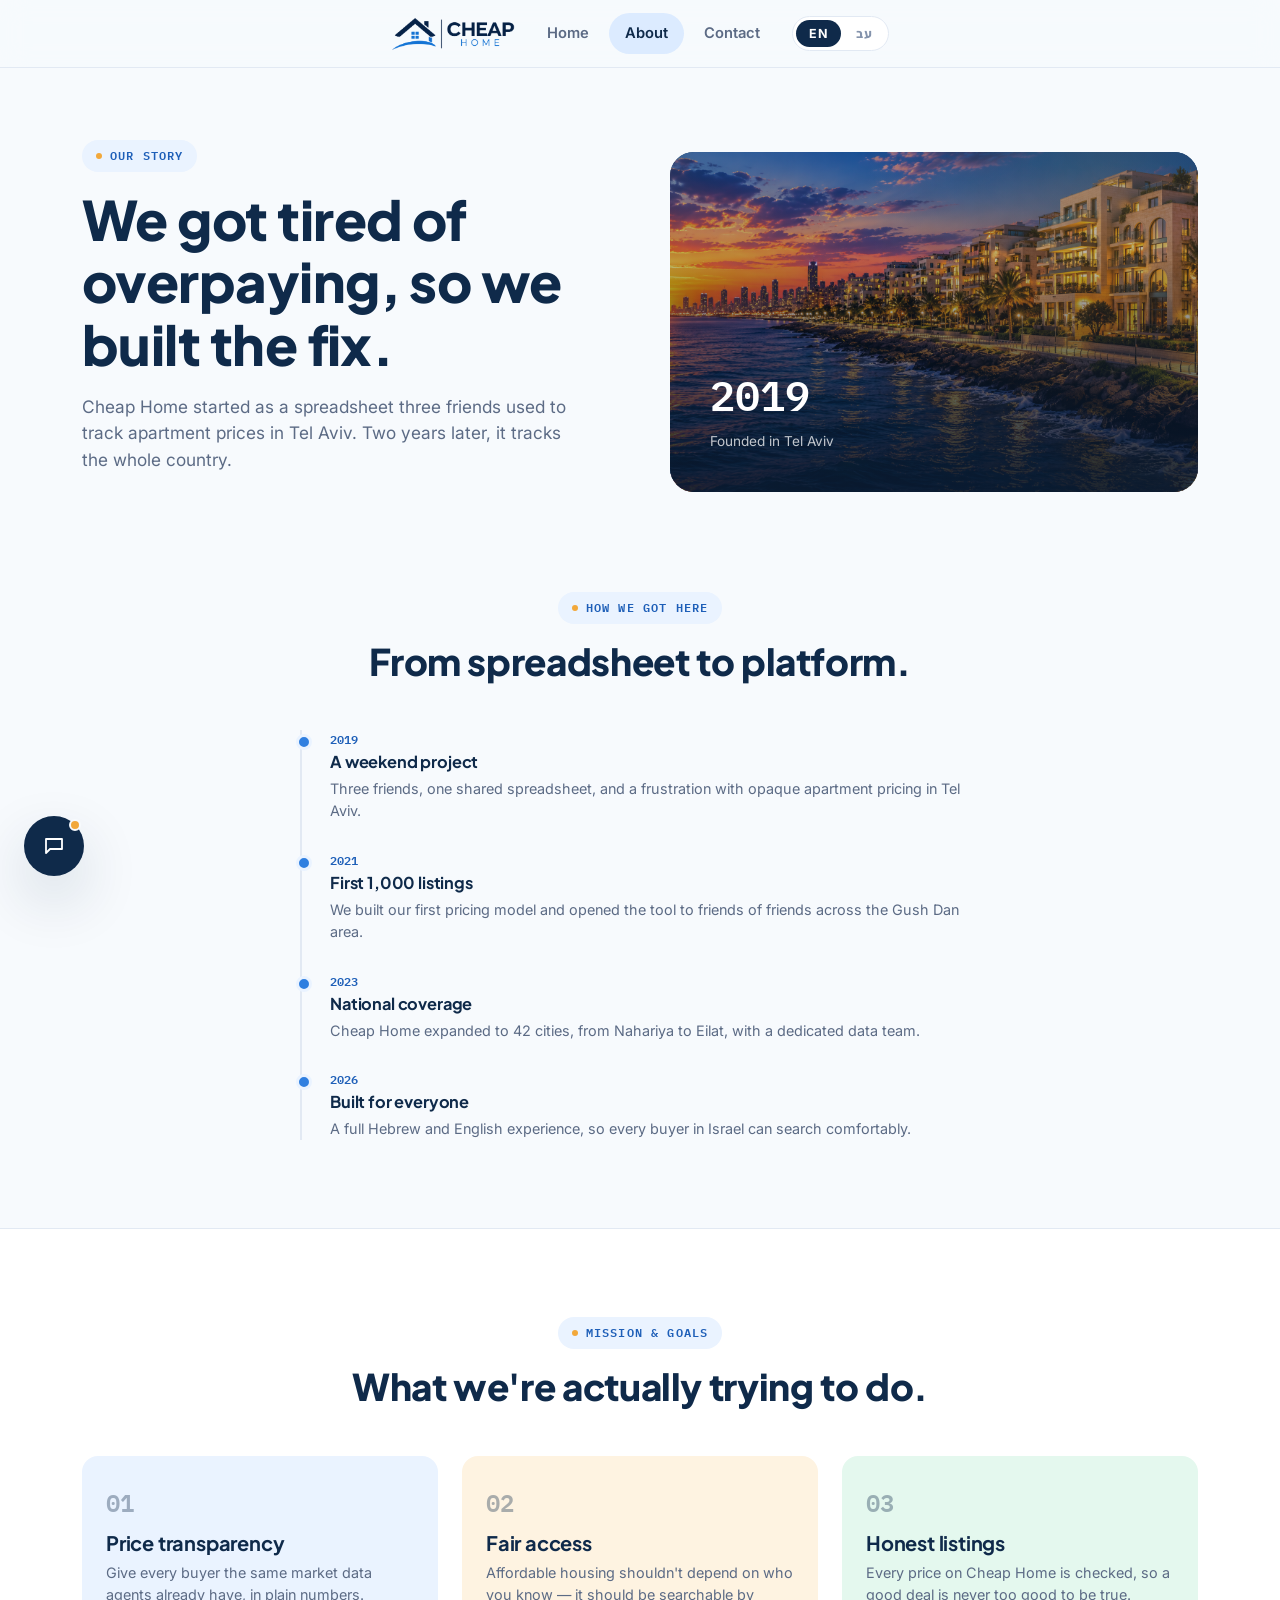
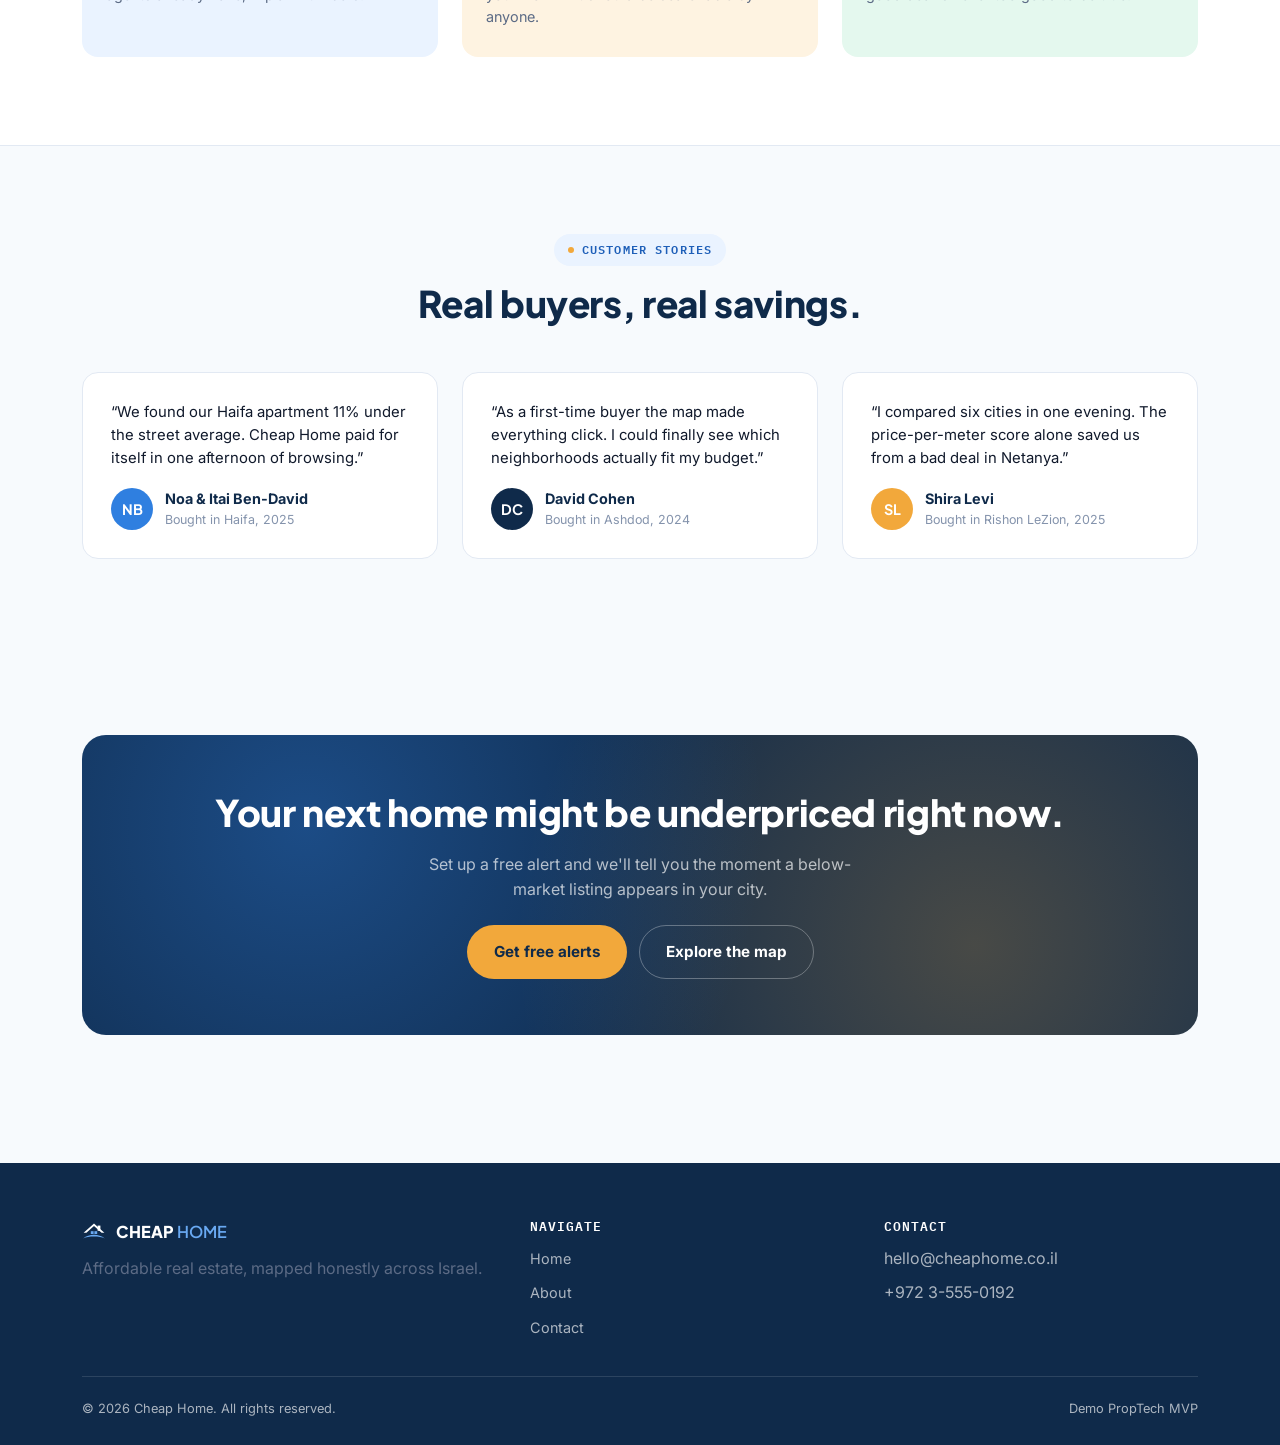
==== commit b26601b4: "Add files via upload fist iteration" ====
--- a/about.html
+++ b/about.html
@@ -14,7 +14,7 @@
 <header class="site-header">
   <div class="container nav-inner">
     <a href="index.html" class="brand">
-      <img class="brand-logo" src="assets/logo-en.png" data-logo-en="assets/logo-en.png" data-logo-he="assets/logo-he.png" alt="Cheap Home">
+      <img class="brand-logo" src="assets/logo-en.png" data-logo-en="assets/logo-en.png" data-logo-he="assets/logo-en.png" alt="Cheap Home">
     </a>
 
     <nav class="nav-links">
@@ -197,6 +197,35 @@
   </div>
 </footer>
 
+
+<!-- ============ CHAT WIDGET ============ -->
+<div class="chat-widget" id="chat-widget">
+  <div class="chat-panel" role="dialog" aria-label="Cheap Home chat">
+    <div class="chat-header">
+      <div class="chat-avatar"><img src="assets/icon.svg" alt=""></div>
+      <div class="chat-head-text">
+        <div class="chat-name" data-i18n="chat.name">Cheap Home Assistant</div>
+        <div class="chat-status" data-i18n="chat.status">Typically replies instantly</div>
+      </div>
+      <button class="chat-close" id="chat-close" type="button" data-i18n-aria-label="chat.closeAria" aria-label="Close chat">
+        <svg viewBox="0 0 20 20" fill="none" stroke="currentColor" stroke-width="2" stroke-linecap="round"><line x1="5" y1="5" x2="15" y2="15"></line><line x1="15" y1="5" x2="5" y2="15"></line></svg>
+      </button>
+    </div>
+    <div class="chat-messages" id="chat-messages"></div>
+    <form class="chat-input-row" id="chat-form">
+      <input type="text" id="chat-input" data-i18n-placeholder="chat.placeholder" placeholder="Type a message…" autocomplete="off">
+      <button class="chat-send" type="submit" data-i18n-aria-label="chat.sendAria" aria-label="Send message">
+        <svg viewBox="0 0 20 20" fill="currentColor"><path d="M2 10l15-7-5 7 5 7-15-7z"></path></svg>
+      </button>
+    </form>
+  </div>
+  <button class="chat-fab" id="chat-fab" type="button" data-i18n-aria-label="chat.fabAria" aria-label="Open chat">
+    <svg class="icon-chat" viewBox="0 0 24 24" fill="none" stroke="currentColor" stroke-width="1.8" stroke-linecap="round" stroke-linejoin="round"><path d="M4 5h16v10H8l-4 4V5z"></path></svg>
+    <svg class="icon-close" viewBox="0 0 20 20" fill="none" stroke="currentColor" stroke-width="2" stroke-linecap="round"><line x1="5" y1="5" x2="15" y2="15"></line><line x1="15" y1="5" x2="5" y2="15"></line></svg>
+    <span class="fab-dot"></span>
+  </button>
+</div>
+
 <script src="scripts.js"></script>
 </body>
 </html>
--- a/style.css
+++ b/style.css
@@ -968,3 +968,274 @@
 @media (prefers-reduced-motion: reduce){
   .reveal{ opacity: 1; transform: none; transition: none; }
 }
+
+/* =========================================================
+   Chat widget
+   Fixed to the bottom-left corner on every page that includes
+   it (Home, About). Mobile-first: panel is a near-full-width
+   sheet on small screens, a fixed-size card from 480px up.
+========================================================= */
+.chat-widget{
+  position: fixed;
+  bottom: 16px;
+  left: 16px;
+  z-index: 200;
+  display: flex;
+  flex-direction: column;
+  align-items: flex-start;
+  gap: 12px;
+  font-family: var(--font-body);
+}
+[dir="rtl"] .chat-widget{ font-family: var(--font-heb); }
+@media (min-width: 560px){
+  .chat-widget{ bottom: 24px; left: 24px; }
+}
+
+.chat-fab{
+  width: 56px;
+  height: 56px;
+  border-radius: 50%;
+  border: none;
+  background: var(--navy);
+  color: var(--white);
+  display: flex;
+  align-items: center;
+  justify-content: center;
+  cursor: pointer;
+  box-shadow: var(--shadow-lg);
+  position: relative;
+  flex-shrink: 0;
+  transition: transform .18s ease, background .18s ease;
+}
+@media (min-width: 560px){
+  .chat-fab{ width: 60px; height: 60px; }
+}
+.chat-fab:hover{ background: var(--blue-dark); transform: translateY(-2px); }
+.chat-fab:active{ transform: scale(.96); }
+.chat-fab svg{ width: 24px; height: 24px; }
+.chat-fab .icon-close{ display: none; }
+.chat-fab .fab-dot{
+  position: absolute;
+  top: 3px;
+  right: 3px;
+  width: 12px;
+  height: 12px;
+  border-radius: 50%;
+  background: var(--gold);
+  border: 2px solid var(--paper);
+}
+.chat-widget.open .chat-fab .icon-chat{ display: none; }
+.chat-widget.open .chat-fab .icon-close{ display: block; }
+.chat-widget.open .chat-fab .fab-dot{ display: none; }
+
+.chat-panel{
+  width: min(88vw, 340px);
+  max-height: min(70vh, 480px);
+  background: var(--white);
+  border-radius: var(--radius-lg);
+  box-shadow: var(--shadow-lg);
+  border: 1px solid var(--line);
+  display: flex;
+  flex-direction: column;
+  overflow: hidden;
+  opacity: 0;
+  transform: translateY(14px) scale(.97);
+  pointer-events: none;
+  transition: opacity .2s ease, transform .2s ease;
+  transform-origin: bottom left;
+}
+[dir="rtl"] .chat-panel{ transform-origin: bottom right; }
+@media (min-width: 480px){
+  .chat-panel{ width: 348px; }
+}
+.chat-widget.open .chat-panel{
+  opacity: 1;
+  transform: translateY(0) scale(1);
+  pointer-events: auto;
+}
+
+.chat-header{
+  display: flex;
+  align-items: center;
+  gap: 10px;
+  padding: 14px 16px;
+  background: var(--navy);
+  color: var(--white);
+  flex-shrink: 0;
+}
+.chat-header .chat-avatar{
+  width: 36px;
+  height: 36px;
+  border-radius: 10px;
+  background: rgba(255,255,255,.14);
+  display: flex;
+  align-items: center;
+  justify-content: center;
+  flex-shrink: 0;
+}
+.chat-header .chat-avatar img{ width: 20px; height: 20px; }
+.chat-header .chat-head-text{ flex: 1; min-width: 0; }
+.chat-header .chat-name{
+  font-family: var(--font-display);
+  font-weight: 700;
+  font-size: .9rem;
+}
+[dir="rtl"] .chat-header .chat-name{ font-family: var(--font-heb); }
+.chat-header .chat-status{
+  font-size: .72rem;
+  color: rgba(255,255,255,.65);
+  display: flex;
+  align-items: center;
+  gap: 5px;
+  margin-top: 2px;
+}
+.chat-header .chat-status::before{
+  content: '';
+  width: 6px; height: 6px;
+  border-radius: 50%;
+  background: var(--mint);
+  flex-shrink: 0;
+}
+.chat-close{
+  width: 28px;
+  height: 28px;
+  border-radius: 50%;
+  border: none;
+  background: rgba(255,255,255,.12);
+  color: var(--white);
+  display: flex;
+  align-items: center;
+  justify-content: center;
+  cursor: pointer;
+  flex-shrink: 0;
+  transition: background .15s ease;
+}
+.chat-close:hover{ background: rgba(255,255,255,.24); }
+.chat-close svg{ width: 14px; height: 14px; }
+
+.chat-messages{
+  flex: 1;
+  overflow-y: auto;
+  padding: 16px;
+  display: flex;
+  flex-direction: column;
+  gap: 10px;
+  background: var(--paper);
+  min-height: 160px;
+}
+.chat-msg{
+  max-width: 84%;
+  padding: 10px 13px;
+  border-radius: 14px;
+  font-size: .86rem;
+  line-height: 1.45;
+  animation: msgIn .25s ease both;
+}
+@keyframes msgIn{
+  0%{ opacity: 0; transform: translateY(6px); }
+  100%{ opacity: 1; transform: translateY(0); }
+}
+.chat-msg.bot{
+  align-self: flex-start;
+  background: var(--white);
+  border: 1px solid var(--line);
+  color: var(--navy-ink);
+  border-bottom-left-radius: 4px;
+}
+[dir="rtl"] .chat-msg.bot{ border-bottom-left-radius: 14px; border-bottom-right-radius: 4px; }
+.chat-msg.user{
+  align-self: flex-end;
+  background: var(--navy);
+  color: var(--white);
+  border-bottom-right-radius: 4px;
+}
+[dir="rtl"] .chat-msg.user{ border-bottom-right-radius: 14px; border-bottom-left-radius: 4px; }
+
+.chat-msg-text{ margin: 0; }
+.chat-cta-btn{
+  display: inline-flex;
+  align-items: center;
+  gap: 6px;
+  margin-top: 10px;
+  padding: 8px 14px;
+  border-radius: 100px;
+  background: var(--gold);
+  color: var(--navy);
+  font-weight: 700;
+  font-size: .78rem;
+  text-decoration: none;
+  transition: transform .15s ease, box-shadow .15s ease, background .15s ease;
+}
+.chat-cta-btn:hover{ background: #E39B27; box-shadow: var(--shadow-sm); transform: translateY(-1px); }
+.chat-cta-btn:active{ transform: scale(.97); }
+.chat-cta-btn svg{ width: 14px; height: 14px; flex-shrink: 0; }
+[dir="rtl"] .chat-cta-btn svg{ transform: scaleX(-1); }
+
+.chat-typing{
+  align-self: flex-start;
+  display: flex;
+  gap: 4px;
+  padding: 12px 14px;
+  background: var(--white);
+  border: 1px solid var(--line);
+  border-radius: 14px;
+  border-bottom-left-radius: 4px;
+}
+[dir="rtl"] .chat-typing{ border-bottom-left-radius: 14px; border-bottom-right-radius: 4px; }
+.chat-typing span{
+  width: 6px; height: 6px;
+  border-radius: 50%;
+  background: var(--muted-2);
+  animation: typingDot 1.2s ease-in-out infinite;
+}
+.chat-typing span:nth-child(2){ animation-delay: .15s; }
+.chat-typing span:nth-child(3){ animation-delay: .3s; }
+@keyframes typingDot{
+  0%, 60%, 100%{ transform: translateY(0); opacity: .4; }
+  30%{ transform: translateY(-4px); opacity: 1; }
+}
+
+.chat-input-row{
+  display: flex;
+  align-items: center;
+  gap: 8px;
+  padding: 12px;
+  border-top: 1px solid var(--line);
+  background: var(--white);
+  flex-shrink: 0;
+}
+.chat-input-row input{
+  flex: 1;
+  min-width: 0;
+  border: 1px solid var(--line);
+  border-radius: 100px;
+  padding: 10px 14px;
+  font-family: inherit;
+  font-size: .86rem;
+  background: var(--paper);
+  color: var(--navy-ink);
+}
+[dir="rtl"] .chat-input-row input{ font-family: var(--font-heb); }
+.chat-input-row input:focus{ outline: none; border-color: var(--blue); background: var(--white); }
+.chat-send{
+  width: 38px;
+  height: 38px;
+  border-radius: 50%;
+  border: none;
+  background: var(--gold);
+  color: var(--navy);
+  display: flex;
+  align-items: center;
+  justify-content: center;
+  cursor: pointer;
+  flex-shrink: 0;
+  transition: transform .15s ease, box-shadow .15s ease;
+}
+.chat-send:hover{ box-shadow: var(--shadow-sm); transform: translateY(-1px); }
+.chat-send:active{ transform: scale(.94); }
+.chat-send svg{ width: 16px; height: 16px; }
+[dir="rtl"] .chat-send svg{ transform: scaleX(-1); }
+
+@media (prefers-reduced-motion: reduce){
+  .chat-panel, .chat-fab, .chat-msg, .chat-typing span{ animation: none !important; transition: none !important; }
+}
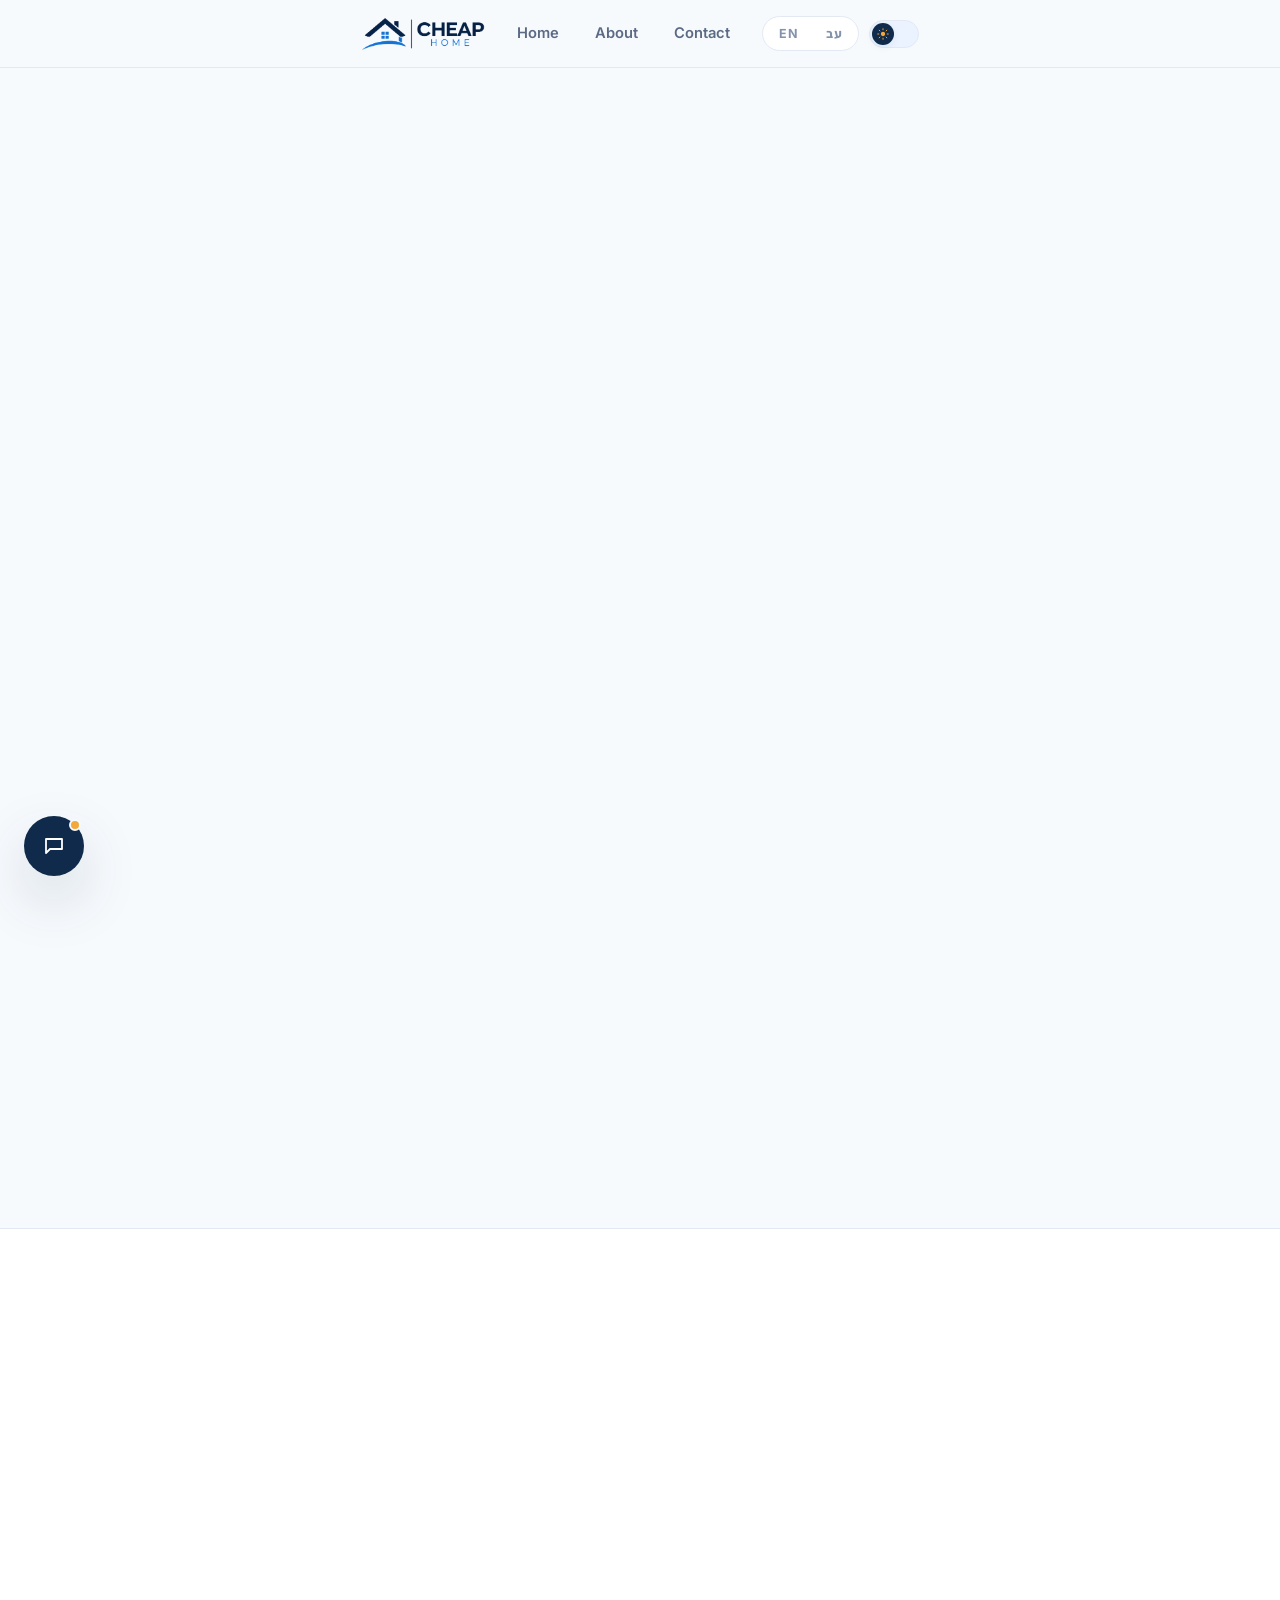
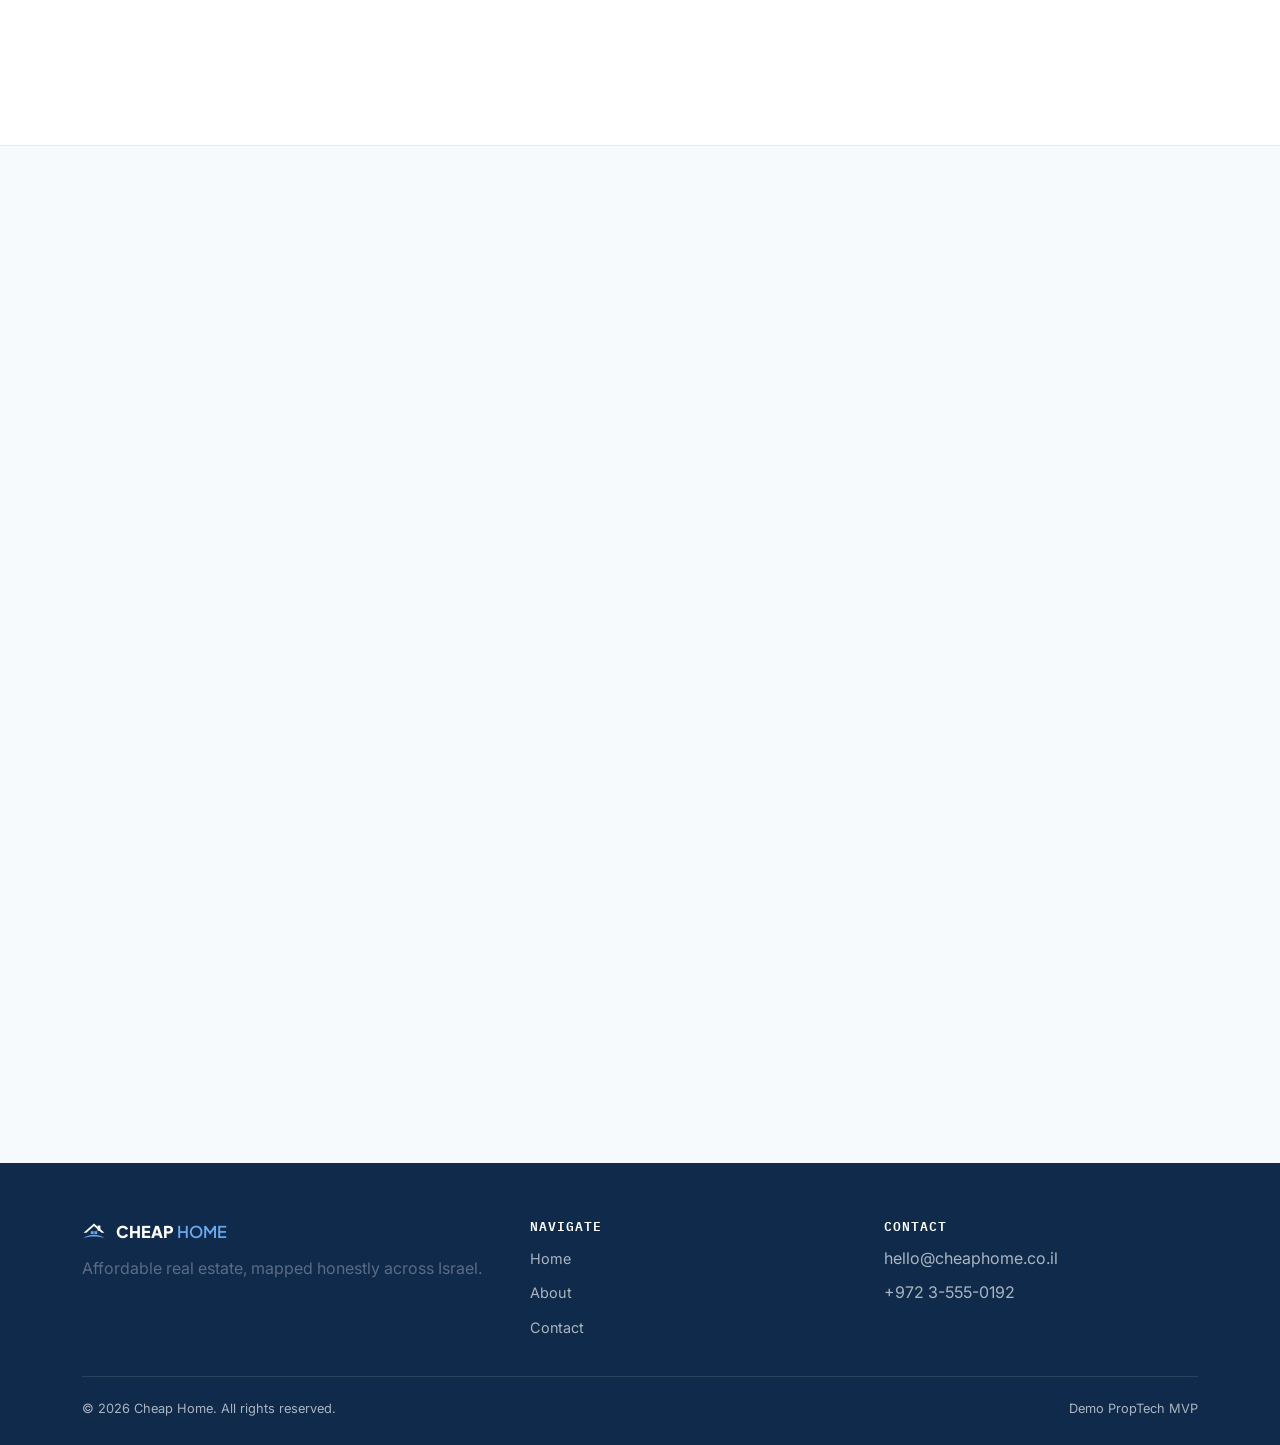
==== commit 6a76965b: "Add files via upload" ====
--- a/about.html
+++ b/about.html
@@ -2,6 +2,7 @@
 <html lang="en" dir="ltr">
 <head>
 <meta charset="UTF-8">
+<script src="scripts/theme-init.js"></script>
 <meta name="viewport" content="width=device-width, initial-scale=1.0">
 <title>About — Cheap Home</title>
 <meta name="description" content="The story, mission and customers behind Cheap Home, Israel's affordable real estate platform.">
@@ -14,7 +15,7 @@
 <header class="site-header">
   <div class="container nav-inner">
     <a href="index.html" class="brand">
-      <img class="brand-logo" src="assets/logo-en.png" data-logo-en="assets/logo-en.png" data-logo-he="assets/logo-en.png" alt="Cheap Home">
+      <img class="brand-logo" src="assets/logo-en.png" data-logo-en-light="assets/logo-en.png" data-logo-en-dark="assets/logo-en-dark.png" data-logo-he-light="assets/logo-en.png" data-logo-he-dark="assets/logo-en-dark.png" alt="Cheap Home">
     </a>
 
     <nav class="nav-links">
@@ -28,6 +29,12 @@
         <button type="button" data-lang="en">EN</button>
         <button type="button" data-lang="he">עב</button>
       </div>
+      <button class="theme-toggle" id="theme-toggle" type="button" role="switch" aria-checked="false" data-i18n-aria-label="theme.toDark" aria-label="Switch to dark mode">
+        <span class="tt-thumb">
+          <svg class="tt-icon tt-sun" viewBox="0 0 20 20" fill="none" stroke="currentColor" stroke-width="1.6" stroke-linecap="round"><circle cx="10" cy="10" r="3.6" fill="currentColor" stroke="none"></circle><line x1="10" y1="1.2" x2="10" y2="3"></line><line x1="10" y1="17" x2="10" y2="18.8"></line><line x1="1.2" y1="10" x2="3" y2="10"></line><line x1="17" y1="10" x2="18.8" y2="10"></line><line x1="3.6" y1="3.6" x2="4.9" y2="4.9"></line><line x1="15.1" y1="15.1" x2="16.4" y2="16.4"></line><line x1="15.1" y1="4.9" x2="16.4" y2="3.6"></line><line x1="3.6" y1="16.4" x2="4.9" y2="15.1"></line></svg>
+          <svg class="tt-icon tt-moon" viewBox="0 0 20 20" fill="currentColor"><path d="M15.5 12.3A6.5 6.5 0 018 3.8c0-.6.05-1.1.16-1.6A7 7 0 1017 13.7c-.5.4-1 .5-1.5.6z"></path></svg>
+        </span>
+      </button>
       <button class="nav-toggle" type="button" aria-label="Menu"><span></span></button>
     </div>
   </div>
@@ -226,6 +233,6 @@
   </button>
 </div>
 
-<script src="scripts.js"></script>
+<script src="scripts/scripts.js"></script>
 </body>
 </html>
--- a/style.css
+++ b/style.css
@@ -31,6 +31,11 @@
   --font-heb: 'Rubik', sans-serif;
   --font-mono: 'IBM Plex Mono', monospace;
 
+  /* Semantic tokens that differ between light and dark themes */
+  --surface: #FFFFFF;
+  --text-strong: #0F2A4A;
+  --header-bg: rgba(247,250,253,0.9);
+
   /* Layout */
   --radius-sm: 10px;
   --radius-md: 16px;
@@ -40,6 +45,33 @@
   --shadow-lg: 0 24px 60px rgba(15,42,74,0.16);
   --container: 1180px;
   --nav-h: 68px;
+}
+
+/* ---------------------------------------------------------
+   Dark theme overrides. --navy, --white and --gold stay
+   constant across themes: they are the fixed fills used for
+   permanently-dark brand blocks (buttons, footer, chat header,
+   CTA bands) and the text/icons that sit on them. Everything
+   below is what actually needs to flip for a page-level surface
+   that goes from light to dark.
+--------------------------------------------------------- */
+[data-theme="dark"]{
+  --paper: #0A1322;
+  --surface: #121F35;
+  --text-strong: #EAF2FF;
+  --navy-ink: #E6EDF7;
+  --line: #223252;
+  --muted: #A9B6CE;
+  --muted-2: #7C8BA6;
+  --header-bg: rgba(10,19,34,0.82);
+
+  --blue: #5B9DF2;
+  --blue-dark: #8FBFF5;
+  --blue-tint: #16273F;
+  --blue-tint-2: #1C3355;
+  --gold-tint: #3A2A14;
+  --mint: #35D98C;
+  --mint-tint: #103826;
 }
 
 *{ box-sizing: border-box; }
@@ -52,6 +84,7 @@
   font-size: 15.5px;
   line-height: 1.55;
   -webkit-font-smoothing: antialiased;
+  transition: background-color .25s ease, color .25s ease;
 }
 @media (min-width: 720px){
   body{ font-size: 16px; }
@@ -59,7 +92,7 @@
 
 h1,h2,h3,h4{
   font-family: var(--font-display);
-  color: var(--navy);
+  color: var(--text-strong);
   margin: 0 0 .5em;
   line-height: 1.15;
   letter-spacing: -0.01em;
@@ -149,7 +182,7 @@
 .btn-outline{
   background: transparent;
   border-color: var(--line);
-  color: var(--navy);
+  color: var(--text-strong);
 }
 .btn-outline:hover{ border-color: var(--blue); color: var(--blue-dark); }
 .btn-block{ width: 100%; }
@@ -164,7 +197,7 @@
   height: var(--nav-h);
   display: flex;
   align-items: center;
-  background: rgba(247,250,253,0.9);
+  background: var(--header-bg);
   backdrop-filter: blur(14px) saturate(140%);
   -webkit-backdrop-filter: blur(14px) saturate(140%);
   border-bottom: 1px solid var(--line);
@@ -190,7 +223,7 @@
   position: fixed;
   top: var(--nav-h);
   inset-inline: 0;
-  background: var(--white);
+  background: var(--surface);
   padding: 10px 16px 16px;
   border-bottom: 1px solid var(--line);
   box-shadow: var(--shadow-md);
@@ -209,8 +242,8 @@
   color: var(--muted);
   transition: background .15s ease, color .15s ease;
 }
-.nav-links a:hover{ color: var(--navy); background: var(--blue-tint); }
-.nav-links a.active{ color: var(--navy); background: var(--blue-tint-2); }
+.nav-links a:hover{ color: var(--text-strong); background: var(--blue-tint); }
+.nav-links a.active{ color: var(--text-strong); background: var(--blue-tint-2); }
 
 @media (min-width: 720px){
   .nav-links{
@@ -235,7 +268,7 @@
 .lang-switch{
   display: flex;
   align-items: center;
-  background: var(--white);
+  background: var(--surface);
   border: 1px solid var(--line);
   border-radius: 100px;
   padding: 3px;
@@ -261,12 +294,62 @@
   color: var(--white);
 }
 
+/* ---------------------------------------------------------
+   Theme toggle — sliding switch with sun/moon glyphs
+--------------------------------------------------------- */
+.theme-toggle{
+  width: 46px;
+  height: 26px;
+  border-radius: 100px;
+  border: 1px solid var(--line);
+  background: var(--blue-tint);
+  padding: 0;
+  cursor: pointer;
+  flex-shrink: 0;
+  position: relative;
+  transition: background .2s ease, border-color .2s ease;
+}
+@media (min-width: 720px){
+  .theme-toggle{ width: 50px; height: 28px; }
+}
+.theme-toggle .tt-thumb{
+  position: absolute;
+  top: 2px;
+  inset-inline-start: 2px;
+  width: 20px;
+  height: 20px;
+  border-radius: 50%;
+  background: var(--navy);
+  color: var(--gold);
+  display: flex;
+  align-items: center;
+  justify-content: center;
+  box-shadow: var(--shadow-sm);
+  transition: inset-inline-start .25s cubic-bezier(.4,0,.2,1), background .2s ease, color .2s ease;
+}
+@media (min-width: 720px){
+  .theme-toggle .tt-thumb{ width: 22px; height: 22px; }
+}
+.theme-toggle .tt-icon{ width: 12px; height: 12px; }
+.theme-toggle .tt-icon.tt-moon{ display: none; }
+[data-theme="dark"] .theme-toggle .tt-thumb{
+  inset-inline-start: calc(100% - 22px);
+  background: var(--gold);
+  color: var(--navy);
+}
+@media (min-width: 720px){
+  [data-theme="dark"] .theme-toggle .tt-thumb{ inset-inline-start: calc(100% - 24px); }
+}
+[data-theme="dark"] .theme-toggle .tt-icon.tt-sun{ display: none; }
+[data-theme="dark"] .theme-toggle .tt-icon.tt-moon{ display: block; }
+.theme-toggle:hover .tt-thumb{ box-shadow: var(--shadow-md); }
+
 .nav-toggle{
   display: flex;
   width: 38px; height: 38px;
   border-radius: 10px;
   border: 1px solid var(--line);
-  background: var(--white);
+  background: var(--surface);
   align-items: center;
   justify-content: center;
   cursor: pointer;
@@ -279,7 +362,7 @@
   content: '';
   display: block;
   width: 17px; height: 2px;
-  background: var(--navy);
+  background: var(--text-strong);
   position: relative;
   transition: all .2s ease;
 }
@@ -329,7 +412,7 @@
   font-family: var(--font-mono);
   font-size: clamp(1.05rem, 4.4vw, 1.5rem);
   font-weight: 600;
-  color: var(--navy);
+  color: var(--text-strong);
 }
 .stat-label{
   font-size: .74rem;
@@ -352,7 +435,7 @@
 .deal-card{
   position: static;
   width: 100%;
-  background: var(--white);
+  background: var(--surface);
   border: 1px solid var(--line);
   border-radius: var(--radius-md);
   box-shadow: var(--shadow-md);
@@ -429,7 +512,7 @@
   font-family: var(--font-mono);
   font-size: 1.25rem;
   font-weight: 600;
-  color: var(--navy);
+  color: var(--text-strong);
 }
 @media (min-width: 720px){ .deal-card .dc-price{ font-size: 1.35rem; } }
 .deal-card .dc-meta{ font-size: .8rem; color: var(--muted); margin-top: 2px; }
@@ -448,7 +531,7 @@
 }
 @media (min-width: 720px){ .section-head{ margin-bottom: 48px; } }
 .section-head p{ margin: 0 auto; }
-.section-alt{ background: var(--white); border-top: 1px solid var(--line); border-bottom: 1px solid var(--line); }
+.section-alt{ background: var(--surface); border-top: 1px solid var(--line); border-bottom: 1px solid var(--line); }
 
 /* =========================================================
    Feature cards
@@ -462,7 +545,7 @@
 @media (min-width: 980px){ .feature-grid{ grid-template-columns: repeat(3, 1fr); gap: 24px; } }
 
 .feature-card{
-  background: var(--white);
+  background: var(--surface);
   border: 1px solid var(--line);
   border-radius: var(--radius-md);
   padding: 24px 22px;
@@ -596,7 +679,7 @@
   flex-direction: column;
 }
 .property-card{
-  background: var(--white);
+  background: var(--surface);
   border: 1px solid var(--line);
   border-radius: var(--radius-lg);
   padding: 22px;
@@ -627,7 +710,7 @@
   flex-wrap: wrap;
 }
 @media (min-width: 720px){ .property-card .pc-head{ margin-bottom: 22px; padding-bottom: 22px; } }
-.property-card .pc-city{ font-size: 1.15rem; font-weight: 800; color: var(--navy); font-family: var(--font-display); }
+.property-card .pc-city{ font-size: 1.15rem; font-weight: 800; color: var(--text-strong); font-family: var(--font-display); }
 @media (min-width: 720px){ .property-card .pc-city{ font-size: 1.35rem; } }
 [dir="rtl"] .property-card .pc-city{ font-family: var(--font-heb); }
 .property-card .pc-type{ font-size: .82rem; color: var(--muted-2); font-weight: 600; margin-top: 3px;}
@@ -635,7 +718,7 @@
   font-family: var(--font-mono);
   font-size: 1.35rem;
   font-weight: 600;
-  color: var(--navy);
+  color: var(--text-strong);
   white-space: nowrap;
 }
 @media (min-width: 720px){ .property-card .pc-price{ font-size: 1.6rem; } }
@@ -662,7 +745,7 @@
   padding: 12px;
 }
 @media (min-width: 720px){ .pc-stat{ padding: 14px; } }
-.pc-stat .pc-stat-val{ font-family: var(--font-mono); font-weight: 600; font-size: 1.02rem; color: var(--navy); }
+.pc-stat .pc-stat-val{ font-family: var(--font-mono); font-weight: 600; font-size: 1.02rem; color: var(--text-strong); }
 @media (min-width: 720px){ .pc-stat .pc-stat-val{ font-size: 1.1rem; } }
 .pc-stat .pc-stat-label{ font-size: .72rem; color: var(--muted-2); margin-top: 3px; }
 .property-card .pc-desc{ font-size: .9rem; margin-bottom: 18px; }
@@ -682,7 +765,7 @@
 @media (min-width: 980px){ .testimonial-grid{ grid-template-columns: repeat(3, 1fr); gap: 24px; } }
 
 .testimonial-card{
-  background: var(--white);
+  background: var(--surface);
   border: 1px solid var(--line);
   border-radius: var(--radius-md);
   padding: 22px;
@@ -702,7 +785,7 @@
   font-size: .9rem;
   flex-shrink: 0;
 }
-.t-name{ font-weight: 700; font-size: .9rem; color: var(--navy); }
+.t-name{ font-weight: 700; font-size: .9rem; color: var(--text-strong); }
 .t-role{ font-size: .78rem; color: var(--muted-2); }
 
 /* =========================================================
@@ -797,7 +880,7 @@
 @media (min-width: 720px){ .mission-card{ padding: 28px 24px; } }
 .mission-card:nth-child(2){ background: var(--gold-tint); }
 .mission-card:nth-child(3){ background: var(--mint-tint); }
-.mission-card .mi-num{ font-family: var(--font-mono); font-weight: 600; color: var(--navy); opacity: .35; font-size: 1.5rem; }
+.mission-card .mi-num{ font-family: var(--font-mono); font-weight: 600; color: var(--text-strong); opacity: .35; font-size: 1.5rem; }
 .mission-card h3{ margin: 10px 0 8px; }
 .mission-card p{ margin: 0; font-size: .9rem; }
 
@@ -813,7 +896,7 @@
 @media (min-width: 980px){ .team-grid{ grid-template-columns: repeat(4, 1fr); gap: 22px; } }
 
 .team-card{
-  background: var(--white);
+  background: var(--surface);
   border: 1px solid var(--line);
   border-radius: var(--radius-md);
   padding: 24px 20px;
@@ -867,7 +950,7 @@
 @media (min-width: 720px){ .contact-list .ci-value{ font-size: 1.02rem; } }
 
 .form-card{
-  background: var(--white);
+  background: var(--surface);
   border-radius: var(--radius-md);
   padding: 22px;
   color: var(--navy-ink);
@@ -875,7 +958,7 @@
 @media (min-width: 720px){ .form-card{ padding: 30px; } }
 .form-row{ margin-bottom: 14px; }
 @media (min-width: 720px){ .form-row{ margin-bottom: 16px; } }
-.form-row label{ display: block; font-size: .82rem; font-weight: 600; color: var(--navy); margin-bottom: 6px; }
+.form-row label{ display: block; font-size: .82rem; font-weight: 600; color: var(--text-strong); margin-bottom: 6px; }
 .form-row input, .form-row textarea{
   width: 100%;
   padding: 12px 14px;
@@ -891,7 +974,7 @@
 .form-row input:focus, .form-row textarea:focus{
   outline: none;
   border-color: var(--blue);
-  background: var(--white);
+  background: var(--surface);
 }
 .form-note{ font-size: .76rem; color: var(--muted-2); margin-top: 12px; text-align: center; }
 
@@ -1031,7 +1114,7 @@
 .chat-panel{
   width: min(88vw, 340px);
   max-height: min(70vh, 480px);
-  background: var(--white);
+  background: var(--surface);
   border-radius: var(--radius-lg);
   box-shadow: var(--shadow-lg);
   border: 1px solid var(--line);
@@ -1137,7 +1220,7 @@
 }
 .chat-msg.bot{
   align-self: flex-start;
-  background: var(--white);
+  background: var(--surface);
   border: 1px solid var(--line);
   color: var(--navy-ink);
   border-bottom-left-radius: 4px;
@@ -1176,7 +1259,7 @@
   display: flex;
   gap: 4px;
   padding: 12px 14px;
-  background: var(--white);
+  background: var(--surface);
   border: 1px solid var(--line);
   border-radius: 14px;
   border-bottom-left-radius: 4px;
@@ -1201,7 +1284,7 @@
   gap: 8px;
   padding: 12px;
   border-top: 1px solid var(--line);
-  background: var(--white);
+  background: var(--surface);
   flex-shrink: 0;
 }
 .chat-input-row input{
@@ -1216,7 +1299,7 @@
   color: var(--navy-ink);
 }
 [dir="rtl"] .chat-input-row input{ font-family: var(--font-heb); }
-.chat-input-row input:focus{ outline: none; border-color: var(--blue); background: var(--white); }
+.chat-input-row input:focus{ outline: none; border-color: var(--blue); background: var(--surface); }
 .chat-send{
   width: 38px;
   height: 38px;
@@ -1237,5 +1320,5 @@
 [dir="rtl"] .chat-send svg{ transform: scaleX(-1); }
 
 @media (prefers-reduced-motion: reduce){
-  .chat-panel, .chat-fab, .chat-msg, .chat-typing span{ animation: none !important; transition: none !important; }
-}
+  .chat-panel, .chat-fab, .chat-msg, .chat-typing span, .theme-toggle .tt-thumb, body{ animation: none !important; transition: none !important; }
+}
